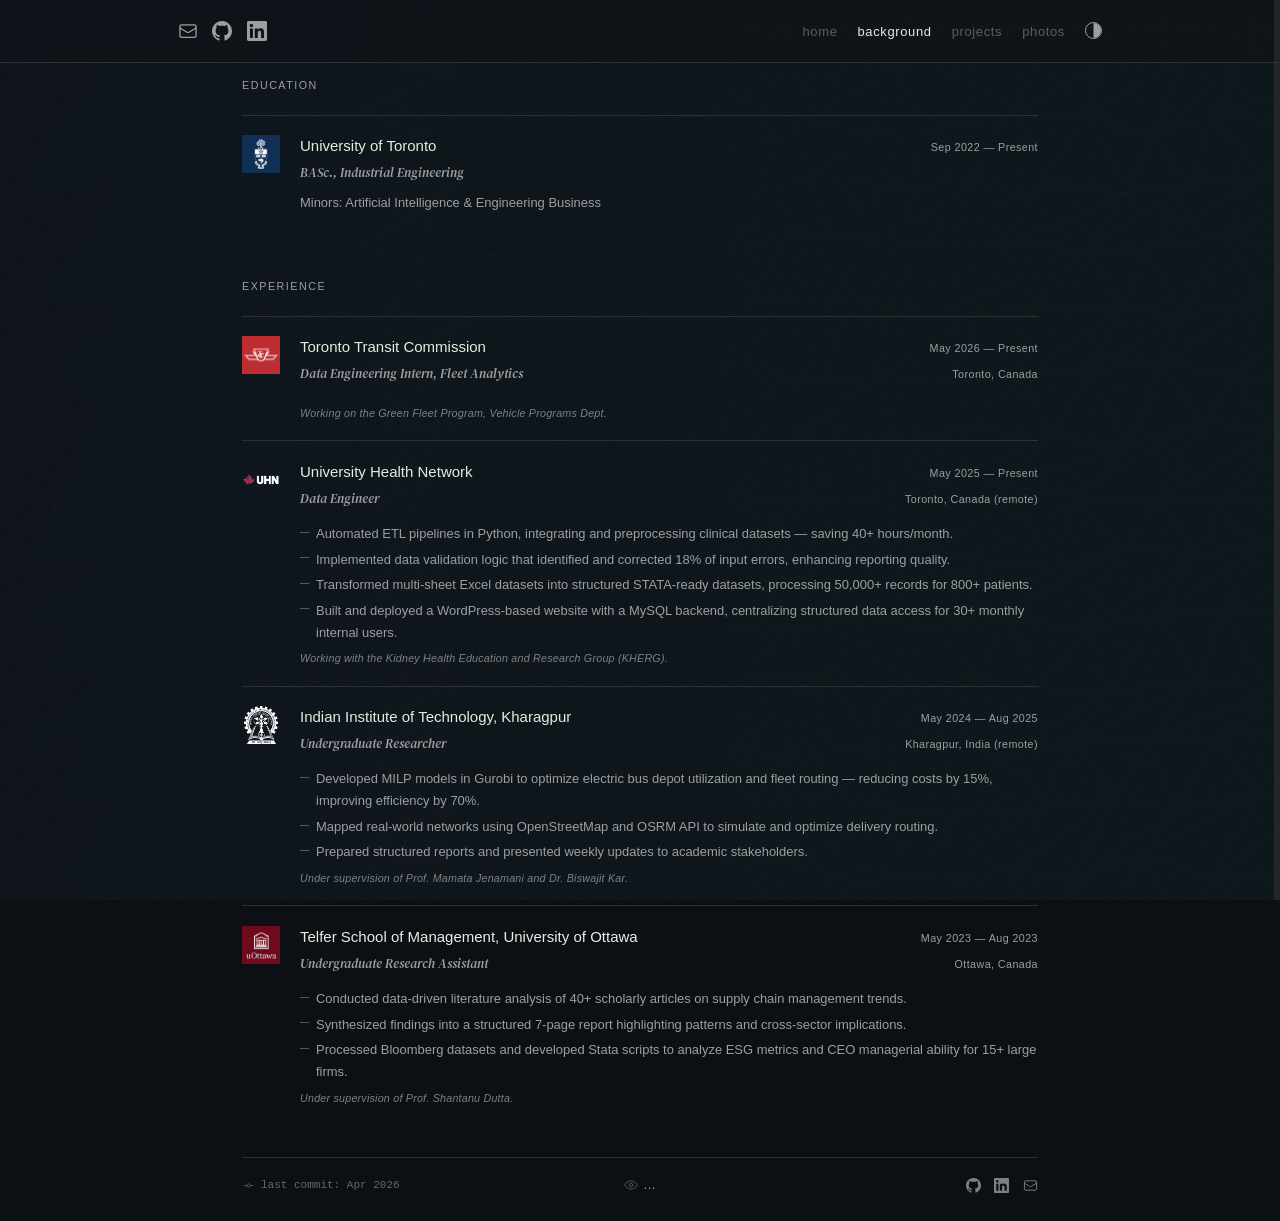
==== background/index.html @ 42d90169 "v2.2.7" ====
<!DOCTYPE html>
<html lang="en">
<head>
  <meta charset="UTF-8" />
  <meta name="viewport" content="width=device-width, initial-scale=1" />
  <title>Projects — Anitra Roy</title>
  <link rel="icon" type="image/svg+xml" href="/images/browser-light.svg" media="(prefers-color-scheme: light)">
  <link rel="icon" type="image/svg+xml" href="/images/browser-dark.svg" media="(prefers-color-scheme: dark)">
  <link rel="stylesheet" href="/styles/style.css" />
  <link rel="preconnect" href="https://fonts.googleapis.com" />
  <link rel="preconnect" href="https://fonts.gstatic.com" crossorigin />
  <link href="https://fonts.googleapis.com/css2?family=DM+Serif+Text:ital@0;1&display=swap" rel="stylesheet">
  <script>
    (function() {
      if (localStorage.getItem('theme') === 'light') document.documentElement.classList.add('light');
    })();
  </script>
</head>

<div class="cursor-dot"></div>

<body>
  <canvas id="bg-mesh" aria-hidden="true"></canvas>

  <!-- SCROLL PROGRESS -->
  <div class="scroll-progress-track">
    <div class="scroll-progress-fill" id="scroll-progress-fill"></div>
  </div>

  <!-- NAVBAR -->
  <nav class="site-nav">
    <div class="nav-inner">

      <div class="nav-socials">
        <a href="mailto:royanitra04@gmail.com" class="nav-social-link" aria-label="Email">
          <svg xmlns="http://www.w3.org/2000/svg" fill="none" viewBox="0 0 24 24" stroke-width="1.5" stroke="currentColor"><path stroke-linecap="round" stroke-linejoin="round" d="M21.75 6.75v10.5a2.25 2.25 0 01-2.25 2.25h-15a2.25 2.25 0 01-2.25-2.25V6.75m19.5 0A2.25 2.25 0 0019.5 4.5h-15a2.25 2.25 0 00-2.25 2.25m19.5 0v.243a2.25 2.25 0 01-1.07 1.916l-7.5 4.615a2.25 2.25 0 01-2.36 0L3.32 8.91a2.25 2.25 0 01-1.07-1.916V6.75" /></svg>
        </a>

        <a href="https://github.com/AnitraRoy" target="_blank" rel="noopener noreferrer" class="nav-social-link" aria-label="GitHub">
          <svg xmlns="http://www.w3.org/2000/svg" viewBox="0 0 24 24" fill="currentColor"><path d="M12 0c-6.626 0-12 5.373-12 12 0 5.302 3.438 9.8 8.207 11.387.599.111.793-.261.793-.577v-2.234c-3.338.726-4.033-1.416-4.033-1.416-.546-1.387-1.333-1.756-1.333-1.756-1.089-.745.083-.729.083-.729 1.205.084 1.839 1.237 1.839 1.237 1.07 1.834 2.807 1.304 3.492.997.107-.775.418-1.305.762-1.604-2.665-.305-5.467-1.334-5.467-5.931 0-1.311.469-2.381 1.236-3.221-.124-.303-.535-1.524.117-3.176 0 0 1.008-.322 3.301 1.23.957-.266 1.983-.399 3.003-.404 1.02.005 2.047.138 3.006.404 2.291-1.552 3.297-1.23 3.297-1.23.653 1.653.242 2.874.118 3.176.77.84 1.235 1.911 1.235 3.221 0 4.609-2.807 5.624-5.479 5.921.43.372.823 1.102.823 2.222v3.293c0 .319.192.694.801.576 4.765-1.589 8.199-6.086 8.199-11.386 0-6.627-5.373-12-12-12z"/></svg>
        </a>

        <a href="https://linkedin.com/in/AnitraRoy" target="_blank" rel="noopener noreferrer" class="nav-social-link" aria-label="LinkedIn">
          <svg xmlns="http://www.w3.org/2000/svg" viewBox="0 0 24 24" fill="currentColor"><path d="M20.447 20.452h-3.554v-5.569c0-1.328-.027-3.037-1.852-3.037-1.853 0-2.136 1.445-2.136 2.939v5.667H9.351V9h3.414v1.561h.046c.477-.9 1.637-1.85 3.37-1.85 3.601 0 4.267 2.37 4.267 5.455v6.286zM5.337 7.433c-1.144 0-2.063-.926-2.063-2.065 0-1.138.92-2.063 2.063-2.063 1.14 0 2.064.925 2.064 2.063 0 1.139-.925 2.065-2.064 2.065zm1.782 13.019H3.555V9h3.564v11.452zM22.225 0H1.771C.792 0 0 .774 0 1.729v20.542C0 23.227.792 24 1.771 24h20.451C23.2 24 24 23.227 24 22.271V1.729C24 .774 23.2 0 22.222 0h.003z"/></svg>
        </a>
      </div>

      <div class="nav-right-group">
        <ul class="nav-links">
          <li><a href="/" class="nav-link">home</a></li>
          <li><a href="/background" class="nav-link active">background</a></li>
          <li><a href="/projects" class="nav-link">projects</a></li>
          <li><a href="/photos" class="nav-link">photos</a></li>
        </ul>

        <button id="theme-toggle" class="theme-btn" aria-label="Toggle theme"></button>
        <!-- mobile nav version -->
        <button class="nav-toggle" aria-label="Open menu">
          ☰
        </button>

      </div>
    </div>
  </nav>

  <!-- PAGE CONTENT -->
  <div class="wrap">
    <main>

      <!-- EDUCATION -->
      <section id="background" class="page-enter" style="animation-delay:210ms">
        <h2 class="section-label">Education</h2>
        <div class="entry-list">
          <div class="entry-row fade-in">
            <div class="entry-logo">
              <img class="theme-aware-logo" data-dark="/images/logos/uoft-dark.png" data-light="/images/logos/uoft.png" src="/images/logos/uoft-dark.png" alt="University of Toronto" />
            </div>
            <div class="entry-body">
              <div class="entry-top">
                <span class="entry-title">University of Toronto</span>
                <span class="entry-date">Sep 2022 — Present</span>
              </div>
              <p class="entry-role">BASc., Industrial Engineering</p>
              <p class="entry-detail">Minors: Artificial Intelligence &amp; Engineering Business</p>
            </div>
          </div>
        </div>
      </section>

      <!-- EXPERIENCE -->
      <section id="experience" class="page-enter" style="animation-delay:310ms">
        <h2 class="section-label">Experience</h2>
        <div class="entry-list">

          <div class="entry-row fade-in">
            <div class="entry-logo">
              <img class="theme-aware-logo" data-dark="/images/logos/ttc-dark.png" data-light="/images/logos/ttc.png" src="/images/logos/ttc-dark.png" alt="TTC" />
            </div>
            <div class="entry-body">
              <div class="entry-top">
                <span class="entry-title">Toronto Transit Commission</span>
                <span class="entry-date">May 2026 — Present</span>
              </div>
              <div class="entry-meta">
                <span class="entry-role">Data Engineering Intern, Fleet Analytics</span>
                <span class="entry-location">Toronto, Canada</span>
              </div>
              <ul class="entry-bullets">
              </ul>
              <p class="entry-note">Working on the Green Fleet Program, Vehicle Programs Dept.</p>
            </div>
          </div>

          <div class="entry-row fade-in">
            <div class="entry-logo">
              <img class="theme-aware-logo" data-dark="/images/logos/uhn-dark.png" data-light="/images/logos/uhn.png" src="/images/logos/uhn-dark.png" alt="UHN" />
            </div>
            <div class="entry-body">
              <div class="entry-top">
                <span class="entry-title">University Health Network</span>
                <span class="entry-date">May 2025 — Present</span>
              </div>
              <div class="entry-meta">
                <span class="entry-role">Data Engineer</span>
                <span class="entry-location">Toronto, Canada (remote)</span>
              </div>
              <ul class="entry-bullets">
                <li>Automated ETL pipelines in Python, integrating and preprocessing clinical datasets — saving 40+ hours/month.</li>
                <li>Implemented data validation logic that identified and corrected 18% of input errors, enhancing reporting quality.</li>
                <li>Transformed multi-sheet Excel datasets into structured STATA-ready datasets, processing 50,000+ records for 800+ patients.</li>
                <li>Built and deployed a WordPress-based website with a MySQL backend, centralizing structured data access for 30+ monthly internal users.</li>
              </ul>
              <p class="entry-note">Working with the Kidney Health Education and Research Group (KHERG).</p>
            </div>
          </div>

          <div class="entry-row fade-in">
            <div class="entry-logo">
              <img class="theme-aware-logo" data-dark="/images/logos/iit-dark.png" data-light="/images/logos/iit.png" src="/images/logos/iit-dark.png" alt="IIT Kharagpur" />
            </div>
            <div class="entry-body">
              <div class="entry-top">
                <span class="entry-title">Indian Institute of Technology, Kharagpur</span>
                <span class="entry-date">May 2024 — Aug 2025</span>
              </div>
              <div class="entry-meta">
                <span class="entry-role">Undergraduate Researcher</span>
                <span class="entry-location">Kharagpur, India (remote)</span>
              </div>
              <ul class="entry-bullets">
                <li>Developed MILP models in Gurobi to optimize electric bus depot utilization and fleet routing — reducing costs by 15%, improving efficiency by 70%.</li>
                <li>Mapped real-world networks using OpenStreetMap and OSRM API to simulate and optimize delivery routing.</li>
                <li>Prepared structured reports and presented weekly updates to academic stakeholders.</li>
              </ul>
              <p class="entry-note">Under supervision of Prof. Mamata Jenamani and Dr. Biswajit Kar.</p>
            </div>
          </div>

          <div class="entry-row fade-in">
            <div class="entry-logo">
              <img class="theme-aware-logo" data-dark="/images/logos/uo-dark.png" data-light="/images/logos/uo.png" src="/images/logos/uo-dark.png" alt="University of Ottawa" />
            </div>
            <div class="entry-body">
              <div class="entry-top">
                <span class="entry-title">Telfer School of Management, University of Ottawa</span>
                <span class="entry-date">May 2023 — Aug 2023</span>
              </div>
              <div class="entry-meta">
                <span class="entry-role">Undergraduate Research Assistant</span>
                <span class="entry-location">Ottawa, Canada</span>
              </div>
              <ul class="entry-bullets">
                <li>Conducted data-driven literature analysis of 40+ scholarly articles on supply chain management trends.</li>
                <li>Synthesized findings into a structured 7-page report highlighting patterns and cross-sector implications.</li>
                <li>Processed Bloomberg datasets and developed Stata scripts to analyze ESG metrics and CEO managerial ability for 15+ large firms.</li>
              </ul>
              <p class="entry-note">Under supervision of Prof. Shantanu Dutta.</p>
            </div>
          </div>

        </div>
      </section>

    </main>

  <!-- FOOTER -->
    <footer class="site-footer">
      <span class="footer-commit" id="footer-commit" title="Last updated">
        <svg class="commit-icon" viewBox="0 0 24 24" fill="none" stroke="currentColor" stroke-width="1.5"><circle cx="12" cy="12" r="3"/><line x1="3" y1="12" x2="9" y2="12"/><line x1="15" y1="12" x2="21" y2="12"/></svg>
        <span id="commit-label">loading...</span>
      </span>

      <!-- view counter (via GoatCounter) -->
      <div class="view-counter">
        <svg class="eye-icon" viewBox="0 0 24 24" fill="none" stroke="currentColor">
          <path d="M1 12C1 12 5 5 12 5C19 5 23 12 23 12C23 12 19 19 12 19C5 19 1 12 1 12Z"/>
          <circle cx="12" cy="12" r="3"/>
        </svg>
        <span id="gc-count">…</span>
      </div>

      <div class="footer-socials">
        <a href="https://github.com/AnitraRoy" target="_blank" rel="noopener noreferrer" class="footer-social-link" aria-label="GitHub">
          <svg xmlns="http://www.w3.org/2000/svg" viewBox="0 0 24 24" fill="currentColor"><path d="M12 0c-6.626 0-12 5.373-12 12 0 5.302 3.438 9.8 8.207 11.387.599.111.793-.261.793-.577v-2.234c-3.338.726-4.033-1.416-4.033-1.416-.546-1.387-1.333-1.756-1.333-1.756-1.089-.745.083-.729.083-.729 1.205.084 1.839 1.237 1.839 1.237 1.07 1.834 2.807 1.304 3.492.997.107-.775.418-1.305.762-1.604-2.665-.305-5.467-1.334-5.467-5.931 0-1.311.469-2.381 1.236-3.221-.124-.303-.535-1.524.117-3.176 0 0 1.008-.322 3.301 1.23.957-.266 1.983-.399 3.003-.404 1.02.005 2.047.138 3.006.404 2.291-1.552 3.297-1.23 3.297-1.23.653 1.653.242 2.874.118 3.176.77.84 1.235 1.911 1.235 3.221 0 4.609-2.807 5.624-5.479 5.921.43.372.823 1.102.823 2.222v3.293c0 .319.192.694.801.576 4.765-1.589 8.199-6.086 8.199-11.386 0-6.627-5.373-12-12-12z"/></svg>
        </a>
        <a href="https://linkedin.com/in/AnitraRoy" target="_blank" rel="noopener noreferrer" class="footer-social-link" aria-label="LinkedIn">
          <svg xmlns="http://www.w3.org/2000/svg" viewBox="0 0 24 24" fill="currentColor"><path d="M20.447 20.452h-3.554v-5.569c0-1.328-.027-3.037-1.852-3.037-1.853 0-2.136 1.445-2.136 2.939v5.667H9.351V9h3.414v1.561h.046c.477-.9 1.637-1.85 3.37-1.85 3.601 0 4.267 2.37 4.267 5.455v6.286zM5.337 7.433c-1.144 0-2.063-.926-2.063-2.065 0-1.138.92-2.063 2.063-2.063 1.14 0 2.064.925 2.064 2.063 0 1.139-.925 2.065-2.064 2.065zm1.782 13.019H3.555V9h3.564v11.452zM22.225 0H1.771C.792 0 0 .774 0 1.729v20.542C0 23.227.792 24 1.771 24h20.451C23.2 24 24 23.227 24 22.271V1.729C24 .774 23.2 0 22.222 0h.003z"/></svg>
        </a>
        <a href="mailto:royanitra04@gmail.com" class="footer-social-link" aria-label="Email">
          <svg xmlns="http://www.w3.org/2000/svg" fill="none" viewBox="0 0 24 24" stroke-width="1.5" stroke="currentColor"><path stroke-linecap="round" stroke-linejoin="round" d="M21.75 6.75v10.5a2.25 2.25 0 01-2.25 2.25h-15a2.25 2.25 0 01-2.25-2.25V6.75m19.5 0A2.25 2.25 0 0019.5 4.5h-15a2.25 2.25 0 00-2.25 2.25m19.5 0v.243a2.25 2.25 0 01-1.07 1.916l-7.5 4.615a2.25 2.25 0 01-2.36 0L3.32 8.91a2.25 2.25 0 01-1.07-1.916V6.75" /></svg>
        </a>
      </div>
    </footer>
  </div>

  <script src="/scripts/main.js"></script>

  <!-- GoatCounter -->
  <script data-goatcounter="https://anitraroy.goatcounter.com/count"
        async src="https://gc.zgo.at/count.js"></script>

  <script>
    var r = new XMLHttpRequest();
    r.addEventListener('load', function() {
      document.querySelector('#gc-count').innerText = JSON.parse(this.responseText).count;
    });
    r.open('GET', 'https://anitraroy.goatcounter.com/counter/TOTAL.json');
    r.send();
  </script>

</body>
</html>
---- styles/style.css ----
/* -- Color tokens -- */
:root {
  --light-bg: oklch(94% 0.020 135);
  --dark-bg:  oklch(17% 0.010 250);

  --bg: var(--light-bg);
  --fg: var(--dark-bg);
  --muted:   oklch(50%   0.001 80);
  --subtle:  oklch(60%   0.001 80);
  --border:  oklch(80%   0.003 80);
  --dot:     oklch(83%   0.003 80);

  --font-display: 'DM Serif Text', serif;
  --font-text: 'DM Sans', sans-serif;

  --text-2xs: clamp(0.625rem,  0.61rem  + 0.075vw, 0.6875rem);
  --text-xs:  clamp(0.75rem,   0.73rem  + 0.1vw,   0.8125rem);
  --text-sm:  clamp(0.875rem,  0.85rem  + 0.125vw, 0.9375rem);
  --text-base:clamp(1rem,      0.975rem + 0.125vw, 1.0625rem);
  --text-lg:  clamp(1.375rem,  1.15rem  + 1.125vw, 1.875rem);
  --text-2xl: clamp(2.25rem,   1.9rem   + 1.75vw,  3.5rem);

  --max-w: 860px;
  --pad-x: clamp(1.25rem, 5vw, 2rem);

  --pill-bg-alpha: 0.05;
  --pill-border-alpha: 0.15;
}

/* Dark mode (default) */
html:not(.light) {
  --bg: var(--dark-bg);
  --fg: var(--light-bg);
  --muted:   oklch(70%   0.003 255);
  --subtle:  oklch(60%   0.003 255);
  --border:  oklch(30%   0.003 260);
  --dot:     oklch(33%   0.003 260);
}

/* -- Reset -- */
*, *::before, *::after { box-sizing: border-box; margin: 0; padding: 0; }

html {
  -webkit-font-smoothing: antialiased;
  -moz-osx-font-smoothing: grayscale;
  text-rendering: optimizeLegibility;
  scrollbar-gutter: stable;
  overflow-x: hidden;
  scroll-behavior: smooth;
  scroll-padding-top: 90px;
  scrollbar-width: none;
  cursor: none;
}

html.light {
  -webkit-font-smoothing: subpixel-antialiased;
  -moz-osx-font-smoothing: auto;
  --pill-bg-alpha: 0.1;
  --pill-border-alpha: 0.25;
}

body {
  background-color: var(--bg);
  color: var(--fg);
  font-family: var(--font-text);
  font-weight: 300;
  font-size: var(--text-base);
  line-height: 1.75;
  min-height: 100dvh;
  transition: background-color 350ms ease, color 350ms ease;
  overflow-x: hidden;
  cursor: none;
}

/* Subtle noise overlay */
body::after {
  content: '';
  position: fixed;
  inset: 0;
  pointer-events: none;
  z-index: 9999;
  opacity: 0.022;
  background-image: url("data:image/svg+xml,%3Csvg xmlns='http://www.w3.org/2000/svg' width='256' height='256'%3E%3Cfilter id='n'%3E%3CfeTurbulence type='fractalNoise' baseFrequency='0.65' numOctaves='4' stitchTiles='stitch'/%3E%3CfeColorMatrix type='saturate' values='0'/%3E%3C/filter%3E%3Crect width='256' height='256' filter='url(%23n)'/%3E%3C/svg%3E");
  background-size: 256px 256px;
}

html:not(.light) body::after { opacity: 0.045; }
::selection { background-color: var(--border); }
a { color: inherit; text-decoration: none; }
img, video { max-width: 100%; display: block; }

@media (hover: hover) and (pointer: fine) {
  html,
  body,
  a,
  button,
  [role="button"],
  .nav-link,
  .site-nav * {
    cursor: none !important;
  }

  .cursor-dot,
  .cursor-ring {
    display: block;
  }
}

html::-webkit-scrollbar {
  display: none;
}

/* -- Mesh canvas -- */
#bg-mesh {
  position: fixed;
  inset: 0;
  width: 100%;
  height: 100%;
  pointer-events: none;
  z-index: 0;
  opacity: 0.85;
}

/* -- NAVBAR -- */
.site-nav {
  position: fixed;
  top: 0; left: 0; right: 0;
  z-index: 100;
  background-color: color-mix(in oklch, var(--bg) 60%, transparent);
  backdrop-filter: blur(14px);
  -webkit-backdrop-filter: blur(14px);
  border-bottom: 1px solid var(--border);
  padding: 1rem var(--pad-x);
  transition: background-color 350ms ease, border-color 350ms ease;
}

.nav-inner {
  max-width: calc(var(--max-w) + var(--pad-x) * 2);
  margin-inline: auto;
  display: flex;
  align-items: center;
  justify-content: space-between;
  gap: 1rem;
}

.nav-socials {
  display: flex;
  align-items: center;
  gap: 0.9rem;
}

.nav-social-link {
  display: flex;
  align-items: center;
  color: var(--muted);
  transition: color 200ms;
}
.nav-social-link:hover { color: var(--fg); }
.nav-social-link svg { width: 20px; height: 20px; }

.nav-right-group {
  display: flex;
  align-items: center;
  gap: 1.25rem;
}

.nav-links {
  list-style: none;
  display: flex;
  align-items: center;
  gap: 1.25rem;
}

.nav-link {
  font-size: var(--text-xs);
  color: var(--fg);
  letter-spacing: 0.05em;
  text-transform: lowercase;
  transition: opacity 200ms;
  opacity: 0.35;
}
.nav-link:hover { opacity: 0.7; }
.nav-link.active { opacity: 1; }

/* -- Theme toggle -- */
.theme-btn {
  width: 17px; height: 17px;
  border: 1.5px solid var(--muted);
  border-radius: 50%;
  background: transparent;
  cursor: none;
  position: relative;
  overflow: hidden;
  transition: border-color 250ms;
  flex-shrink: 0;
  padding: 0;
  display: block;
}
.theme-btn:hover { border-color: var(--fg); }
.theme-btn::after {
  content: '';
  position: absolute;
  top: 0; left: 0;
  width: 50%; height: 100%;
  background: var(--muted);
  transition: transform 400ms cubic-bezier(0.16, 1, 0.3, 1), background-color 250ms;
}
.theme-btn:hover::after { background: var(--fg); }
html:not(.light) .theme-btn::after { transform: translateX(100%); }

/* -- Cursor-- */
.cursor-dot {
  width: 6px;
  height: 6px;
  background: var(--fg);
  border-radius: 50%;
  position: fixed;
  top: 0;
  left: 0;
  pointer-events: none;
  z-index: 99999;
  transform: translate(-50%, -50%);
  visibility: hidden;
}

.cursor-ring {
  width: 32px;
  height: 32px;
  border: 1px solid var(--fg);
  border-radius: 50%;
  position: fixed;
  top: 0;
  left: 0;
  pointer-events: none;
  z-index: 99998;
  opacity: 0.4;
  transform: translate(-50%, -50%);
  transition: width 150ms ease, height 150ms ease, opacity 150ms ease;
  visibility: hidden;
}

/* -- Main layout -- */
.wrap {
  max-width: var(--max-w);
  margin-inline: auto;
  padding-inline: var(--pad-x);
  padding-top: 76px;
  min-height: 100dvh;
  display: flex;
  flex-direction: column;
  position: relative;
  z-index: 1;
}

main {
  flex: 1;
  display: flex;
  flex-direction: column;
  gap: clamp(2.5rem, 5dvh, 4.5rem);
  padding-bottom: 2rem;
}

/* -- Page entrance animation -- */
.page-enter {
  opacity: 0;
  animation: enter-fade 700ms ease-out both;
}

@keyframes enter-fade {
  from { opacity: 0; translate: 0 10px; }
  to   { opacity: 1; translate: 0 0; }
}

/* -- Section label -- */
.section-label {
  display: block;
  font-family: var(--font-text);
  font-size: var(--text-2xs);
  font-weight: 400;
  letter-spacing: 0.14em;
  text-transform: uppercase;
  color: var(--muted);
  margin-bottom: 1.25rem;
}

/* -- HERO -- */
.hero-section { padding-top: clamp(1.5rem, 3dvh, 3rem); }

.hero-layout {
  display: flex;
  align-items: flex-end;
  justify-content: space-between;
  gap: 2rem;
}

.hero-text {
  flex: 1;
  min-width: 0;
  display: flex;
  flex-direction: column;
}

.display-name {
  font-family: var(--font-display);
  font-weight: 300;
  font-size: var(--text-2xl);
  line-height: 1.05;
  letter-spacing: -0.02em;
  margin-bottom: 0.5rem;
  width: fit-content;
}

.tagline {
  font-size: var(--text-sm);
  color: var(--muted);
  line-height: 1.6;
  margin-bottom: 0.65rem;
}

.tagline-title {
  font-family: var(--font-display);
  font-size: 1.05rem;
  font-weight: 300;
  letter-spacing: 0.02em;
  color: var(--fg);
}

.bio {
  font-size: var(--text-sm);
  color: var(--muted);
  line-height: 1.75;
  max-width: 44ch;
}

.hero-photo {
  width: clamp(150px, 22vw, 220px);
  flex-shrink: 0;
  border-radius: 2px;
  overflow: hidden;
  align-self: stretch;
}

.hero-photo img {
  width: 100%;
  height: 100%;
  object-fit: cover;
  object-position: top center;
  display: block;
  filter: grayscale(0.15);
  transition: transform 500ms cubic-bezier(0.16, 1, 0.3, 1), filter 500ms cubic-bezier(0.16, 1, 0.3, 1);
}

.hero-photo:hover img {
  transform: scale(1.04);
  filter: grayscale(0);
}

/* -- INTRO --*/
/* Typing cursor blink */
.cursor-blink {
  display: inline-block;
  font-weight: 300;
  opacity: 1;
  animation: blink 0.75s step-end infinite;
  margin-left: 1px;
}

@keyframes blink {
  0%, 100% { opacity: 1; }
  50% { opacity: 0; }
}

/* Scroll progress indicator */
.scroll-progress-track {
  position: fixed;
  right: 0;
  top: 0;
  width: 6px;
  height: 100vh;
  background: var(--border);
  z-index: 9998;
  opacity: 0.6;
}

.scroll-progress-fill {
  width: 100%;
  height: 0%;
  background: var(--fg);
  opacity: 0.5;
  border-radius: 0 0 2px 2px;
  transition: height 0.05s linear;
}


.carousel {
  position: relative;
  width: clamp(150px, 18vw, 210px);
  height: clamp(150px, 18vw, 210px);
  border-radius: 50%;
  overflow: hidden;
  border: 1px solid var(--border);
  align-self: flex-end;
}

.carousel-image {
  position: absolute;
  inset: 0;
  width: 100%;
  height: 100%;
  object-fit: cover;
  opacity: 0;
  transition: opacity 0.6s ease-in-out;
}

.carousel-image.active { opacity: 1; }

.hero-carousel {
  position: relative;
  display: inline-flex;
  align-self: flex-end;
}

.hero-carousel::after {
  content: '';
  position: absolute;
  inset: -10px;
  border-radius: 50%;
  border: 2px solid var(--border);
  animation: ripple-ring 3.8s cubic-bezier(0.22, 1, 0.36, 1) infinite;
  pointer-events: none;
}

.hero-carousel::before {
  content: '';
  position: absolute;
  inset: -10px;
  border-radius: 50%;
  border: 2px solid var(--border);
  animation: ripple-ring 3.8s cubic-bezier(0.22, 1, 0.36, 1) infinite 1.6s;
  pointer-events: none;
  opacity: 0.5;
  border-width: 1px;
}

.hero-carousel::after,
.hero-carousel::before {
  filter: blur(0.3px);
}

@keyframes ripple-ring {
  0% {
    transform: scale(0.95);
    opacity: 0.6;
  }
  70% {
    opacity: 0.25;
  }
  100% {
    transform: scale(1.18);
    opacity: 0;
  }
}


/* -- ABOUT -- */
.about-layout {
  display: flex;
  align-items: flex-start;
  gap: 2.5rem;
  flex-wrap: wrap;
}

.about-text-only {
  max-width: 58ch;
  display: flex;
  flex-direction: column;
  gap: 1.25rem;
}

.about-text-only p:not(.skill-label):not(.skills-line) {
  font-size: var(--text-sm);
  color: var(--muted);
  line-height: 1.8;
}

#about .about-layout,
#about .section-label {
  position: static;
  z-index: auto;
}

#about .about-text-only {
  border-top: 1px solid var(--border);
  padding-top: 1.25rem;
  padding-bottom: 0.25rem;
  max-width: none;
}

.skills-line {
  display: block;
  margin-bottom: 0;
  font-size: var(--text-xs);
  color: var(--muted);
}

.skill-label {
  font-family: var(--font-text);
  font-size: var(--text-2xs);
  font-weight: 400;
  letter-spacing: 0.14em;
  text-transform: uppercase;
  color: var(--muted);
  margin-bottom: 0.75rem;
  display: block;
}

/* Skills pill grid */
.skills-block {
  display: flex;
  flex-direction: column;
}

.skill-pills {
  display: flex;
  flex-wrap: wrap;
  gap: 0.4rem;
  margin-bottom: 1rem;
}

.skill-pill {
  display: inline-flex;
  align-items: center;
  padding: 0.2rem 0.7rem;
  border-radius: 8px;
  font-size: var(--text-2xs);
  font-weight: 400;
  letter-spacing: 0.06em;
  text-transform: uppercase;
  color: var(--muted);
  background: rgba(var(--pill-color), var(--pill-bg-alpha));
  border: 1px solid rgba(var(--pill-color), var(--pill-border-alpha));
  transition: color 200ms, border-color 200ms;
}

.skill-pill:hover {
  color: var(--fg);
  border: 1px solid rgba(var(--pill-color), 0.3);
}

/* -- ENTRY LIST -- */
.entry-list {
  display: flex;
  flex-direction: column;
}

.entry-row {
  display: flex;
  align-items: flex-start;
  gap: 1.25rem;
  padding: 1.1rem 0;
  border-top: 1px solid var(--border);
  transition:
    opacity 250ms cubic-bezier(0.16, 1, 0.3, 1),
    transform 400ms cubic-bezier(0.16, 1, 0.3, 1);
}

.entry-list:hover .entry-row { opacity: 0.5; }
.entry-list:hover .entry-row:hover { opacity: 1; transform: translateX(4px); }

.entry-meta {
  display: flex;
  justify-content: space-between;
  align-items: baseline;
  gap: 1rem;
  margin-top: 0.15rem;
}

.entry-bottom {
  display: flex;
  justify-content: space-between;
  align-items: baseline;
  gap: 1rem;
  margin-bottom: 0.45rem;
}

.entry-role {
  font-size: var(--text-xs);
  color: var(--muted);
  font-style: italic;
  font-family: var(--font-display);
  font-weight: 300;
  margin: 0;
} 

.entry-location {
  font-size: var(--text-2xs);
  color: var(--muted);
  white-space: nowrap;
  letter-spacing: 0.04em;
}

/* Logo cell */
.entry-logo {
  width: 38px;
  height: 38px;
  flex-shrink: 0;
  display: flex;
  align-items: center;
  justify-content: center;
  margin-top: 2px;
}

.entry-logo img {
  width: 100%;
  height: 100%;
  object-fit: contain;
  filter: saturate(0.7);
  transition: filter 300ms;
}
.entry-row:hover .entry-logo img { filter: saturate(1); }

/* Project image cell */
.entry-logo--img {
  width: 52px;
  height: 52px;
  border-radius: 4px;
  overflow: hidden;
  border: 1px solid var(--border);
  margin-top: 2px;
}

.entry-logo--img img {
  width: 100%;
  height: 100%;
  object-fit: cover;
}

.entry-body { flex: 1; min-width: 0; }

.entry-top {
  display: flex;
  align-items: baseline;
  justify-content: space-between;
  gap: 1rem;
  margin-bottom: 0.15rem;
  flex-wrap: wrap;
}

.entry-title {
  font-size: var(--text-sm);
  font-weight: 400;
  color: var(--fg);
}

.entry-title-link {
  display: inline-flex;
  align-items: center;
  gap: 0.3rem;
}
.entry-title-link:hover .entry-title { color: var(--muted); }

.ext-icon {
  width: 11px;
  height: 11px;
  flex-shrink: 0;
  color: var(--subtle);
  margin-top: 1px;
}

.entry-date {
  font-size: var(--text-2xs);
  color: var(--muted);
  white-space: nowrap;
  flex-shrink: 0;
  letter-spacing: 0.04em;
}

.entry-role {
  font-size: var(--text-xs);
  color: var(--muted);
  margin-bottom: 0.45rem;
  font-style: italic;
  font-family: var(--font-display);
  font-weight: 300;
}

.entry-detail {
  font-size: var(--text-xs);
  color: var(--muted);
  margin-top: 0.2rem;
}

.entry-bullets {
  list-style: none;
  padding: 0;
  margin: 0.35rem 0 0.35rem;
  display: flex;
  flex-direction: column;
  gap: 0.22rem;
}

.entry-bullets li {
  font-size: var(--text-xs);
  color: var(--muted);
  line-height: 1.7;
  padding-left: 1rem;
  position: relative;
}

.entry-bullets li::before {
  content: '—';
  position: absolute;
  left: 0;
  color: var(--subtle);
  font-size: 0.72em;
  top: 0.18em;
}

.entry-note {
  font-size: var(--text-2xs);
  color: var(--subtle);
  margin-top: 0.3rem;
  font-style: italic;
  letter-spacing: 0.02em;
}

.project-filters {
  display: flex;
  flex-wrap: wrap;
  gap: 0.5rem;
  margin-bottom: 1.5rem;
  margin-top: 0.75rem;
}

.filter-btn {
  font-size: var(--text-2xs);
  font-weight: 400;
  letter-spacing: 0.06em;
  text-transform: uppercase;
  font-family: var(--font-text);
  background: transparent;
  color: var(--muted);
  border: 1px solid var(--border);
  border-radius: 8px;
  padding: 0.4rem 0.7rem;
  cursor: none;
  transition: color 200ms, border-color 200ms, background 200ms;
}

.filter-btn:hover {
  color: var(--fg);
  border-color: var(--muted);
}

.filter-btn[style] {
  background: rgba(var(--pill-color), var(--pill-bg-alpha));
  color: var(--muted);
  border: 1px solid rgba(var(--pill-color), var(--pill-border-alpha));
}

.filter-btn[style]:hover {
  background: rgba(var(--pill-color), calc(var(--pill-bg-alpha) + 0.04));
  border-color: rgba(var(--pill-color), calc(var(--pill-border-alpha) + 0.15));
  color: var(--fg);
}

.filter-btn.active[style] {
  background: rgba(var(--pill-color), calc(var(--pill-bg-alpha) + 0.1));
  border-color: rgba(var(--pill-color), calc(var(--pill-border-alpha) + 0.25));
  color: var(--fg);
}

.skill-pill.pill-active {
  color: var(--fg);
  border-color: rgba(var(--pill-color), calc(var(--pill-border-alpha) + 0.25));
  background: rgba(var(--pill-color), calc(var(--pill-bg-alpha) + 0.1));
  transform: translateY(-1px);
}

.filter-btn.active:not([style]) {
  color: var(--fg);
  border-color: var(--fg);
}

.entry-row.hidden {
  display: none;
}

/* Scroll-triggered fade-in */
.fade-in {
  opacity: 0;
  transform: translateY(12px);
  transition: opacity 0.7s ease, transform 0.7s ease;
}
.fade-in.visible {
  opacity: 1;
  transform: translateY(0);
}

/* -- FOOTER -- */
.site-footer {
  border-top: 1px solid var(--border);
  padding-block: 1rem 1.5rem;
  display: grid;
  grid-template-columns: 1fr auto 1fr;
  align-items: center;
  margin-top: auto;
}

/* Left */
.footer-copy {
  justify-self: start;
  font-size: var(--text-2xs);
  color: var(--subtle);
  letter-spacing: 0.06em;
}

/* Center (view counter) */
.view-counter {
  justify-self: center;
  display: flex;
  align-items: center;
  gap: 0.3rem;
  font-size: var(--text-xs);
  color: var(--muted);
}

/* Eye icon */
.eye-icon {
  width: 14px;
  height: 14px;
  stroke-width: 1.2;
  opacity: 0.7;
}

/* Right */
.footer-socials {
  justify-self: end;
  display: flex;
  align-items: center;
  gap: 0.85rem;
}

.footer-social-link {
  display: flex;
  color: var(--subtle);
  transition: color 200ms;
}

.footer-social-link:hover {
  color: var(--fg);
}

.footer-social-link svg {
  width: 15px;
  height: 15px;
}


/* -- Photos Page --*/
.photos-grid {
  column-count: 3;
  column-gap: 1rem;
  padding-top: 0.5rem;

  line-height: 0;
}

.photos-grid img {
  width: 100%;
  margin-bottom: 1rem;
  border-radius: 0;
  border: 1px solid var(--border);
  display: block;

  break-inside: avoid;
  -webkit-column-break-inside: avoid;

  transition: transform 250ms ease, filter 250ms ease;
}

.photos-grid img:hover {
  transform: scale(1.02);
  filter: brightness(1.05);
}

/* -- Mobile -- */
@media (max-width: 600px) {
  .hero-photo {
    width: clamp(120px, 30vw, 160px);
  }

  .about-layout {
    flex-direction: column;
    gap: 1.25rem;
  }

  .entry-top {
    flex-direction: column;
    gap: 0.1rem;
  }
}

.nav-toggle {
  display: none;
  font-size: 1.5rem;
  background: none;
  border: none;
  color: var(--fg);
  cursor: none;
}

/* -- FOOTER -- */
.footer-commit {
  display: flex;
  align-items: center;
  gap: 6px;
  font-family: monospace;
  font-size: 11px;
  opacity: 0.4;
  transition: opacity 0.2s;
  cursor: none;
  max-width: 340px;
  overflow: hidden;
}

.footer-commit:hover {
  opacity: 0.75;
}

.commit-icon {
  width: 13px;
  height: 13px;
  flex-shrink: 0;
}

.commit-sha {
  color: var(--fg);
  opacity: 0.6;
  letter-spacing: 0.04em;
  flex-shrink: 0;
}

.commit-sha::before {
  content: 'HEAD~';
  opacity: 0.4;
}

.commit-msg {
  color: var(--fg);
  white-space: nowrap;
  overflow: hidden;
  text-overflow: ellipsis;
  flex: 1;
}

.commit-msg::before {
  content: 'Â·';
  margin-right: 5px;
  opacity: 0.4;
}

.commit-ago {
  flex-shrink: 0;
  opacity: 0.5;
}

.commit-ago::before {
  content: 'Â·';
  margin-right: 5px;
  opacity: 0.4;
}

@media (max-width: 700px) {
  .nav-toggle {
    display: block;
  }

  .nav-links {
    position: absolute;
    top: 100%;
    right: 0;
    left: 0;
    background: color-mix(in oklch, var(--bg) 85%, transparent);
    backdrop-filter: blur(12px);
    -webkit-backdrop-filter: blur(12px);
    flex-direction: column;
    gap: 1.2rem;
    padding: 1.5rem;
    border-bottom: 1px solid var(--border);

    display: none;
  }

  .nav-links.open {
    display: flex;
  }

  .nav-inner {
    position: relative;
  }
}

@media (max-width: 900px) {
  .photos-grid {
    column-count: 2;
  }
}

@media (max-width: 600px) {
  .photos-grid {
    column-count: 1;
  }
}

@media (max-width: 700px) {
  .commit-sha { display: none; }
}

@media (hover: none) and (pointer: coarse) {
  .cursor-dot,
  .cursor-ring {
    display: none !important;
  }

  html,
  body,
  a,
  button {
    cursor: auto !important;
  }
}
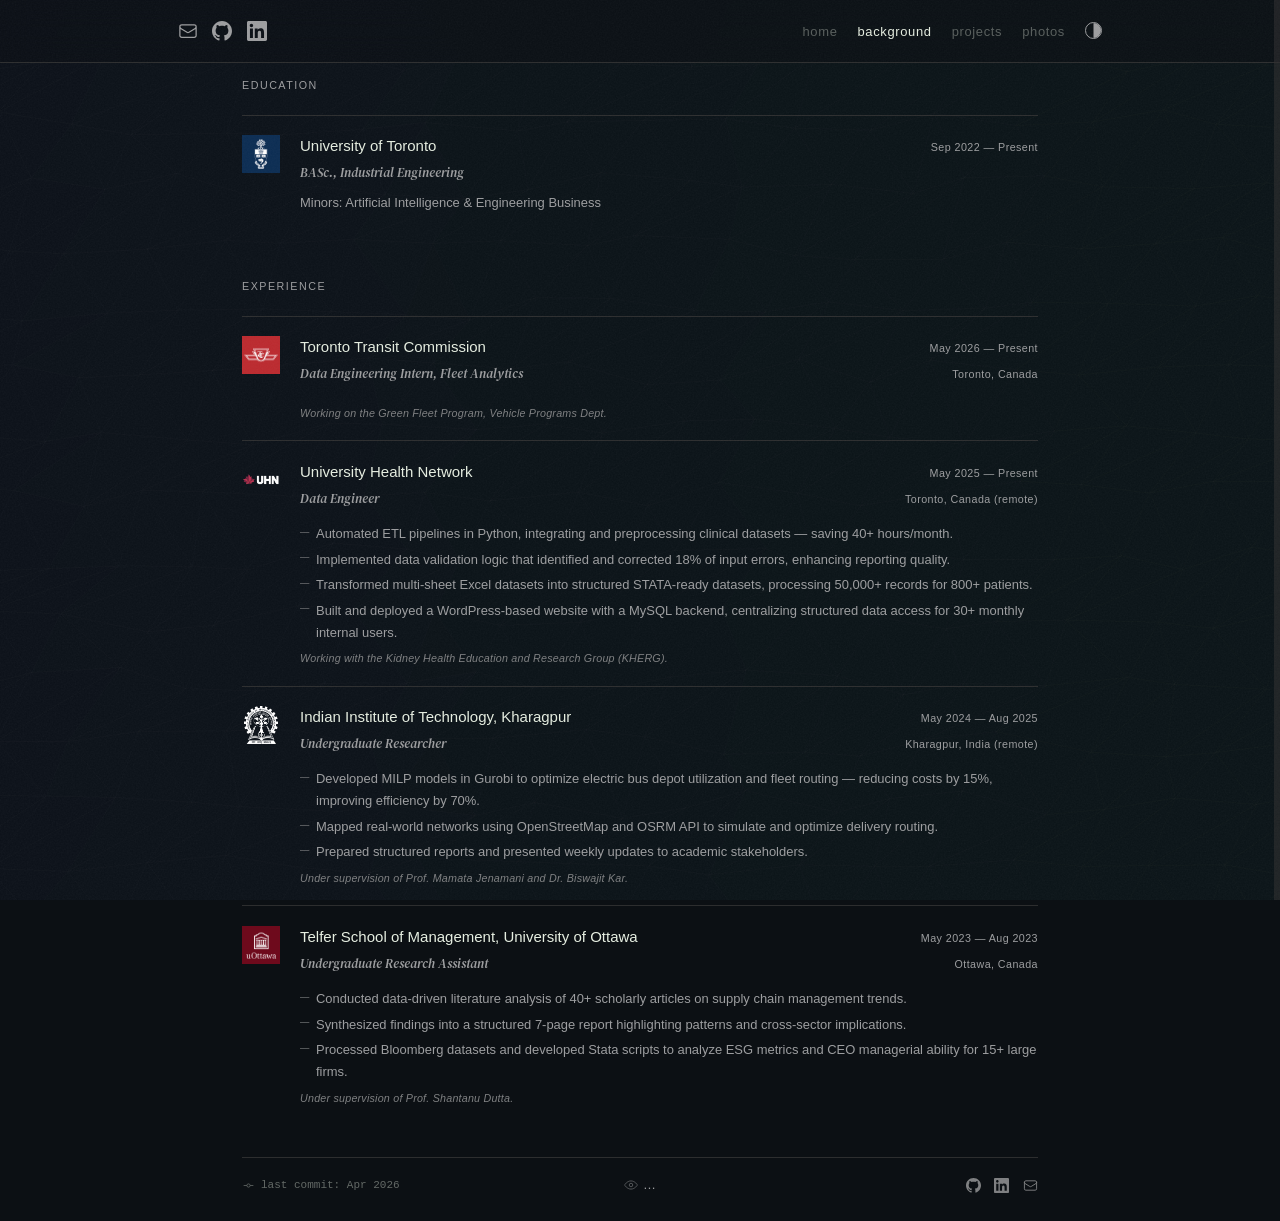
==== commit 2a573c08: "v2.2.8" ====
--- a/background/index.html
+++ b/background/index.html
@@ -185,7 +185,7 @@
 
   <!-- FOOTER -->
     <footer class="site-footer">
-      <span class="footer-commit" id="footer-commit" title="Last updated">
+      <span class="footer-commit" id="footer-commit">
         <svg class="commit-icon" viewBox="0 0 24 24" fill="none" stroke="currentColor" stroke-width="1.5"><circle cx="12" cy="12" r="3"/><line x1="3" y1="12" x2="9" y2="12"/><line x1="15" y1="12" x2="21" y2="12"/></svg>
         <span id="commit-label">loading...</span>
       </span>
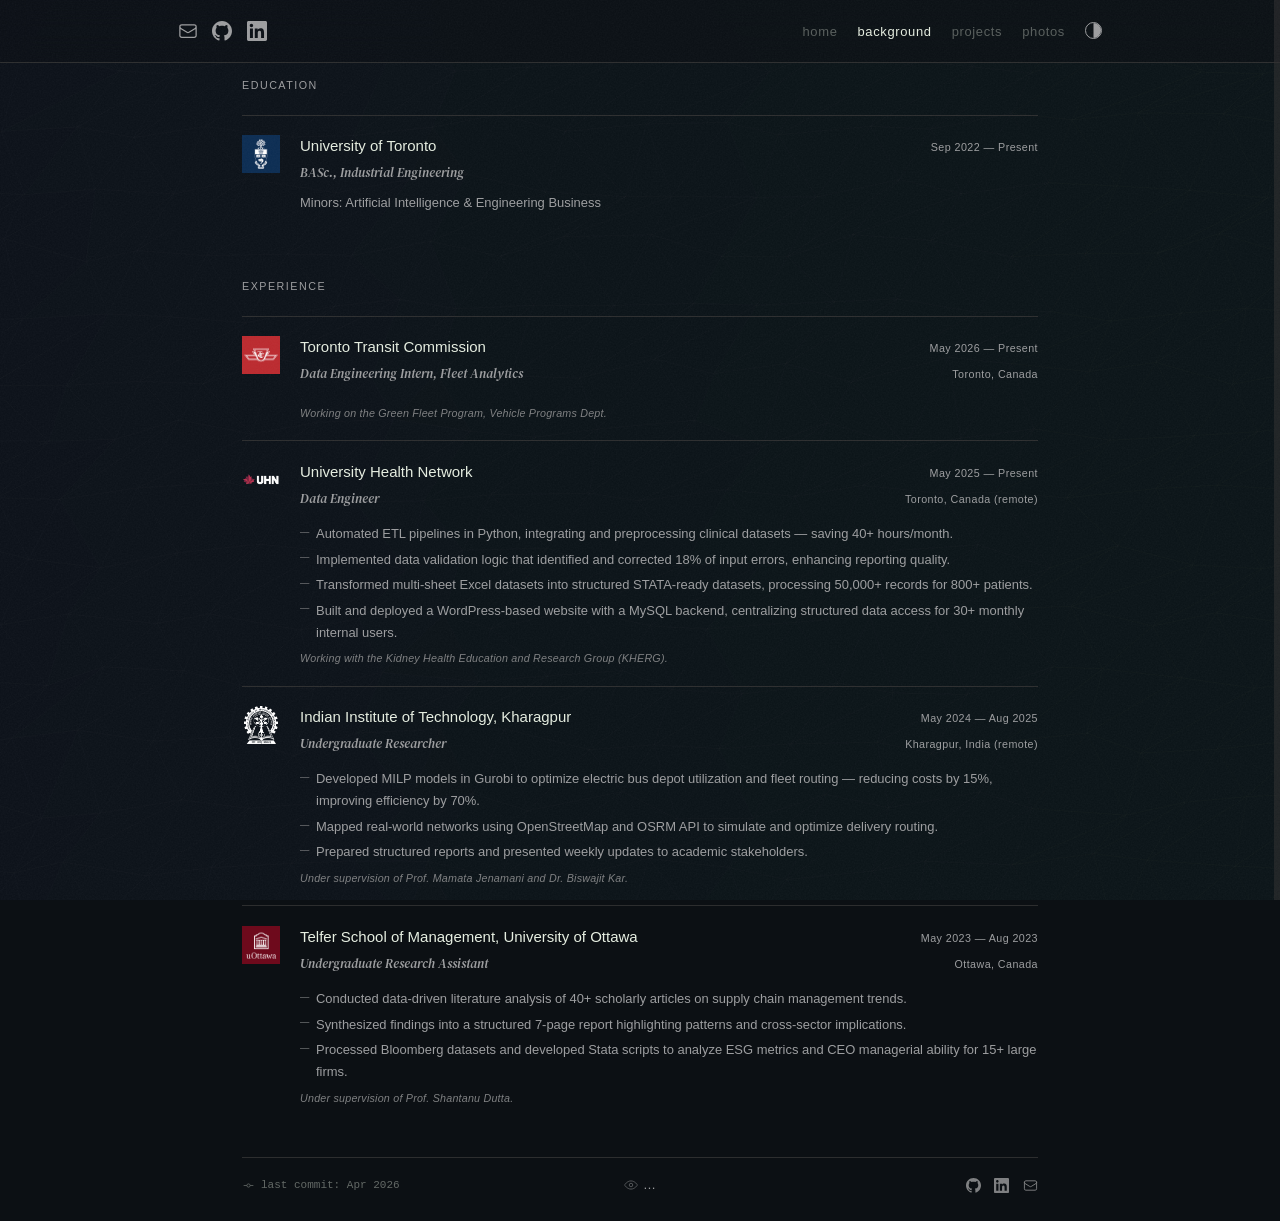
==== commit 60efa892: "v.2.2.9" ====
--- a/background/index.html
+++ b/background/index.html
@@ -4,8 +4,8 @@
   <meta charset="UTF-8" />
   <meta name="viewport" content="width=device-width, initial-scale=1" />
   <title>Projects — Anitra Roy</title>
-  <link rel="icon" type="image/svg+xml" href="/images/browser-light.svg" media="(prefers-color-scheme: light)">
-  <link rel="icon" type="image/svg+xml" href="/images/browser-dark.svg" media="(prefers-color-scheme: dark)">
+  <link rel="icon" href="/favicon.ico" sizes="any">
+  <link rel="icon" type="image/svg+xml" href="images/logo.svg">
   <link rel="stylesheet" href="/styles/style.css" />
   <link rel="preconnect" href="https://fonts.googleapis.com" />
   <link rel="preconnect" href="https://fonts.gstatic.com" crossorigin />
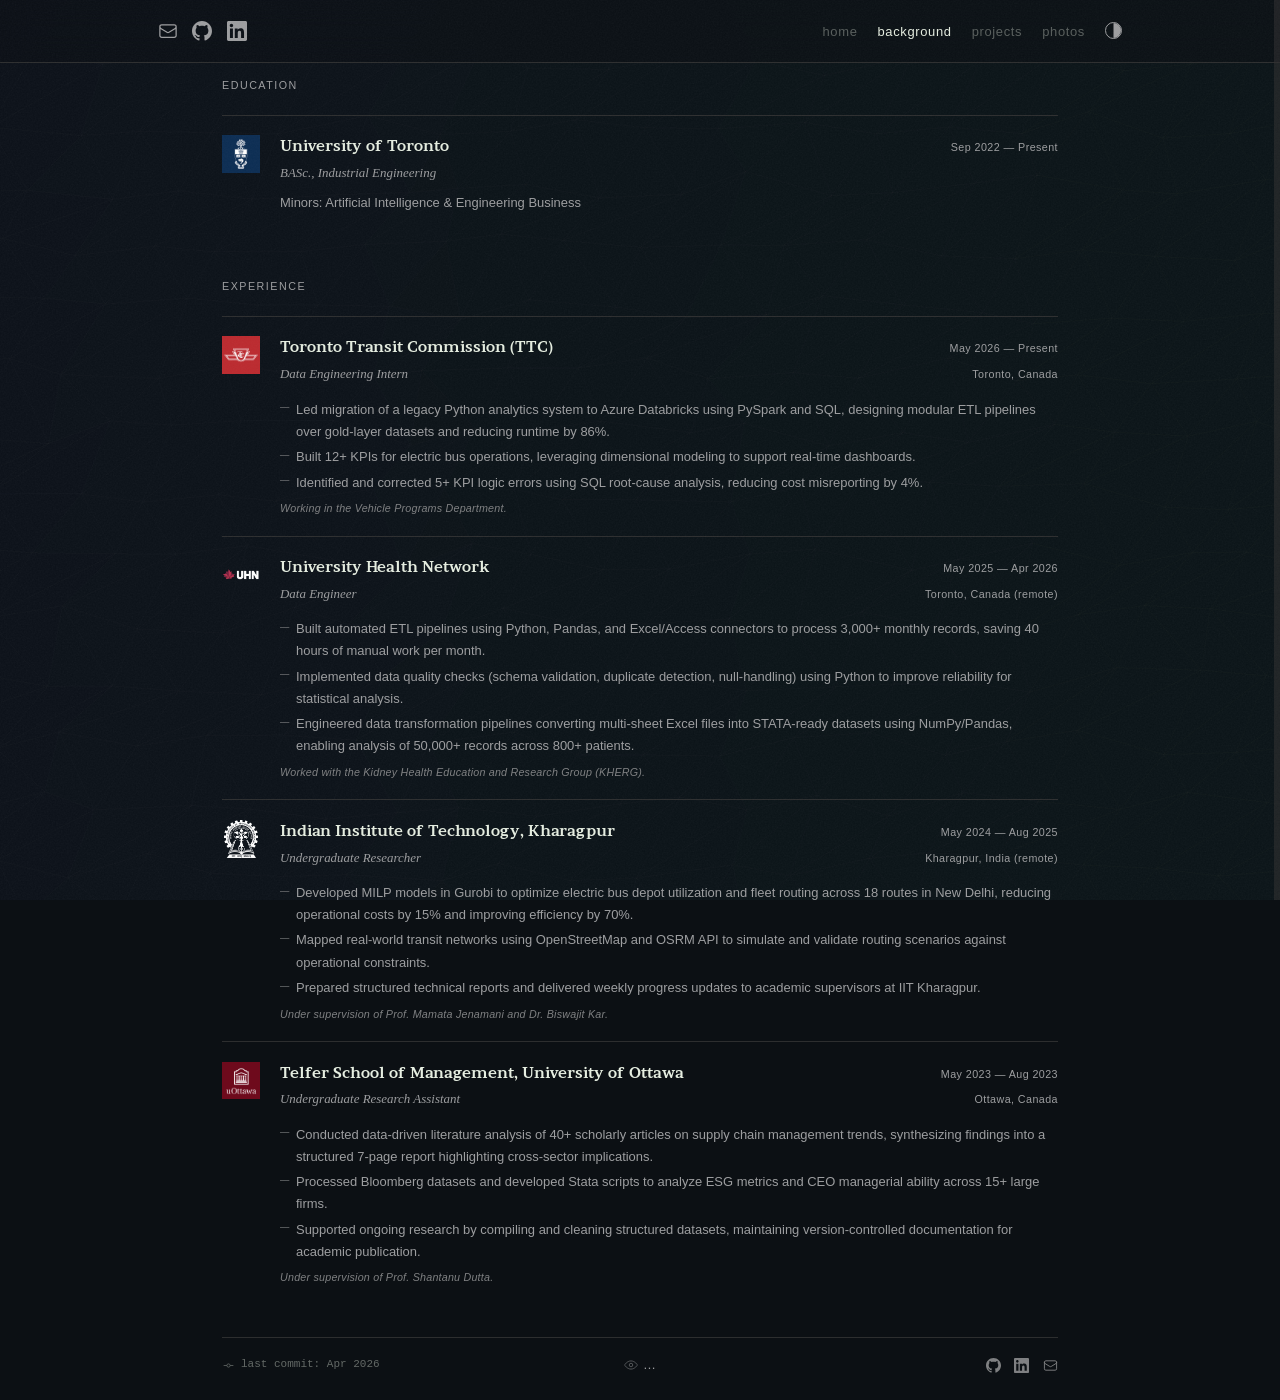
==== commit 3e8c886a: "v.2.2.10" ====
--- a/background/index.html
+++ b/background/index.html
@@ -9,7 +9,7 @@
   <link rel="stylesheet" href="/styles/style.css" />
   <link rel="preconnect" href="https://fonts.googleapis.com" />
   <link rel="preconnect" href="https://fonts.gstatic.com" crossorigin />
-  <link href="https://fonts.googleapis.com/css2?family=DM+Serif+Text:ital@0;1&display=swap" rel="stylesheet">
+  <link href="https://fonts.googleapis.com/css2?family=Brawler&display=swap" rel="stylesheet">
   <script>
     (function() {
       if (localStorage.getItem('theme') === 'light') document.documentElement.classList.add('light');
@@ -98,16 +98,19 @@
             </div>
             <div class="entry-body">
               <div class="entry-top">
-                <span class="entry-title">Toronto Transit Commission</span>
+                <span class="entry-title">Toronto Transit Commission (TTC)</span>
                 <span class="entry-date">May 2026 — Present</span>
               </div>
               <div class="entry-meta">
-                <span class="entry-role">Data Engineering Intern, Fleet Analytics</span>
+                <span class="entry-role">Data Engineering Intern</span>
                 <span class="entry-location">Toronto, Canada</span>
               </div>
               <ul class="entry-bullets">
-              </ul>
-              <p class="entry-note">Working on the Green Fleet Program, Vehicle Programs Dept.</p>
+                <li>Led migration of a legacy Python analytics system to Azure Databricks using PySpark and SQL, designing modular ETL pipelines over gold-layer datasets and reducing runtime by 86%.</li>
+                <li>Built 12+ KPIs for electric bus operations, leveraging dimensional modeling to support real-time dashboards.</li>
+                <li>Identified and corrected 5+ KPI logic errors using SQL root-cause analysis, reducing cost misreporting by 4%.</li>
+              </ul>
+              <p class="entry-note">Working in the Vehicle Programs Department.</p>
             </div>
           </div>
 
@@ -118,19 +121,18 @@
             <div class="entry-body">
               <div class="entry-top">
                 <span class="entry-title">University Health Network</span>
-                <span class="entry-date">May 2025 — Present</span>
+                <span class="entry-date">May 2025 — Apr 2026</span>
               </div>
               <div class="entry-meta">
                 <span class="entry-role">Data Engineer</span>
                 <span class="entry-location">Toronto, Canada (remote)</span>
               </div>
               <ul class="entry-bullets">
-                <li>Automated ETL pipelines in Python, integrating and preprocessing clinical datasets — saving 40+ hours/month.</li>
-                <li>Implemented data validation logic that identified and corrected 18% of input errors, enhancing reporting quality.</li>
-                <li>Transformed multi-sheet Excel datasets into structured STATA-ready datasets, processing 50,000+ records for 800+ patients.</li>
-                <li>Built and deployed a WordPress-based website with a MySQL backend, centralizing structured data access for 30+ monthly internal users.</li>
-              </ul>
-              <p class="entry-note">Working with the Kidney Health Education and Research Group (KHERG).</p>
+                <li>Built automated ETL pipelines using Python, Pandas, and Excel/Access connectors to process 3,000+ monthly records, saving 40 hours of manual work per month.</li>
+                <li>Implemented data quality checks (schema validation, duplicate detection, null-handling) using Python to improve reliability for statistical analysis.</li>
+                <li>Engineered data transformation pipelines converting multi-sheet Excel files into STATA-ready datasets using NumPy/Pandas, enabling analysis of 50,000+ records across 800+ patients.</li>
+              </ul>
+              <p class="entry-note">Worked with the Kidney Health Education and Research Group (KHERG).</p>
             </div>
           </div>
 
@@ -148,9 +150,9 @@
                 <span class="entry-location">Kharagpur, India (remote)</span>
               </div>
               <ul class="entry-bullets">
-                <li>Developed MILP models in Gurobi to optimize electric bus depot utilization and fleet routing — reducing costs by 15%, improving efficiency by 70%.</li>
-                <li>Mapped real-world networks using OpenStreetMap and OSRM API to simulate and optimize delivery routing.</li>
-                <li>Prepared structured reports and presented weekly updates to academic stakeholders.</li>
+                <li>Developed MILP models in Gurobi to optimize electric bus depot utilization and fleet routing across 18 routes in New Delhi, reducing operational costs by 15% and improving efficiency by 70%.</li>
+                <li>Mapped real-world transit networks using OpenStreetMap and OSRM API to simulate and validate routing scenarios against operational constraints.</li>
+                <li>Prepared structured technical reports and delivered weekly progress updates to academic supervisors at IIT Kharagpur.</li>
               </ul>
               <p class="entry-note">Under supervision of Prof. Mamata Jenamani and Dr. Biswajit Kar.</p>
             </div>
@@ -170,9 +172,9 @@
                 <span class="entry-location">Ottawa, Canada</span>
               </div>
               <ul class="entry-bullets">
-                <li>Conducted data-driven literature analysis of 40+ scholarly articles on supply chain management trends.</li>
-                <li>Synthesized findings into a structured 7-page report highlighting patterns and cross-sector implications.</li>
-                <li>Processed Bloomberg datasets and developed Stata scripts to analyze ESG metrics and CEO managerial ability for 15+ large firms.</li>
+                <li>Conducted data-driven literature analysis of 40+ scholarly articles on supply chain management trends, synthesizing findings into a structured 7-page report highlighting cross-sector implications.</li>
+                <li>Processed Bloomberg datasets and developed Stata scripts to analyze ESG metrics and CEO managerial ability across 15+ large firms.</li>
+                <li>Supported ongoing research by compiling and cleaning structured datasets, maintaining version-controlled documentation for academic publication.</li>
               </ul>
               <p class="entry-note">Under supervision of Prof. Shantanu Dutta.</p>
             </div>
--- a/styles/style.css
+++ b/styles/style.css
@@ -20,7 +20,7 @@
   --text-lg:  clamp(1.375rem,  1.15rem  + 1.125vw, 1.875rem);
   --text-2xl: clamp(2.25rem,   1.9rem   + 1.75vw,  3.5rem);
 
-  --max-w: 860px;
+  --max-w: 900px;
   --pad-x: clamp(1.25rem, 5vw, 2rem);
 
   --pill-bg-alpha: 0.05;
@@ -648,8 +648,9 @@
 
 .entry-title {
   font-size: var(--text-sm);
-  font-weight: 400;
-  color: var(--fg);
+  font-weight: 600;
+  color: var(--fg);
+  font-family: 'Brawler', serif;
 }
 
 .entry-title-link {
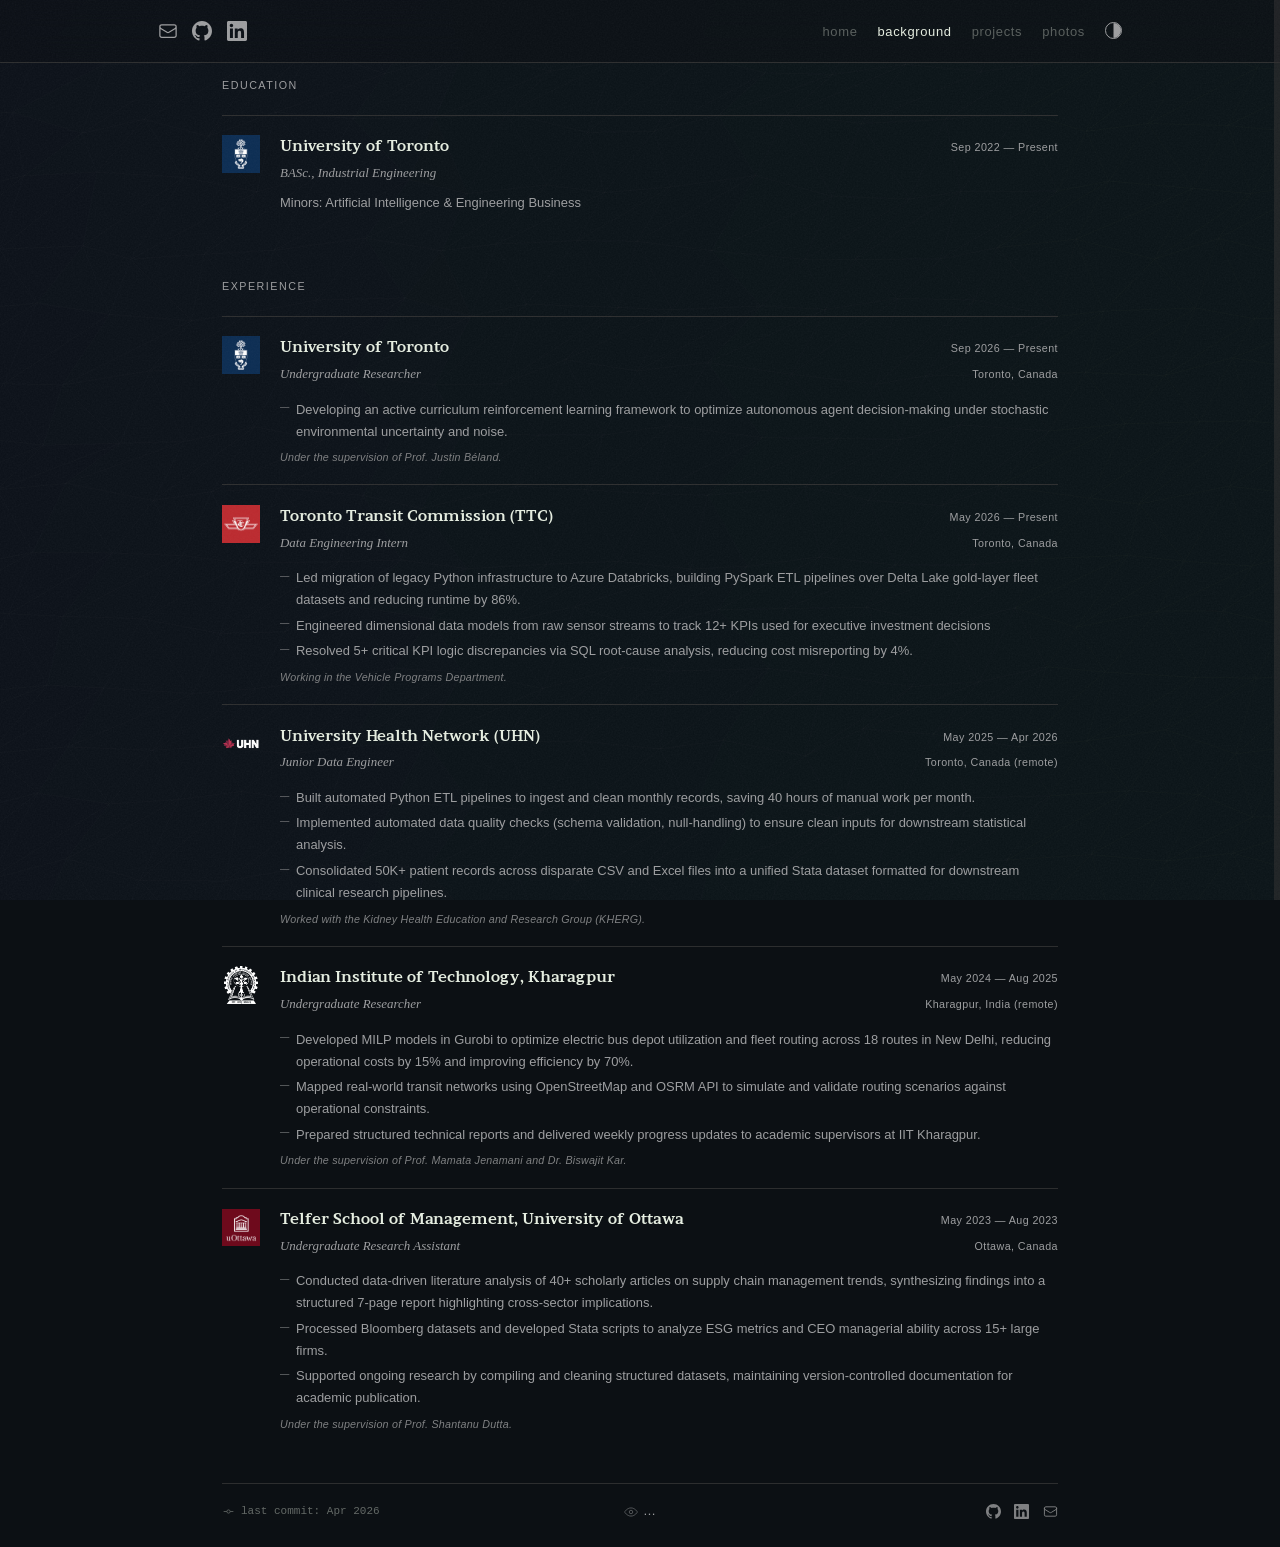
==== commit 04a894f1: "v.2.2.11" ====
--- a/background/index.html
+++ b/background/index.html
@@ -94,6 +94,26 @@
 
           <div class="entry-row fade-in">
             <div class="entry-logo">
+              <img class="theme-aware-logo" data-dark="/images/logos/uoft-dark.png" data-light="/images/logos/uoft.png" src="/images/logos/uoft-dark.png" alt="University of Toronto" />
+            </div>
+            <div class="entry-body">
+              <div class="entry-top">
+                <span class="entry-title">University of Toronto</span>
+                <span class="entry-date">Sep 2026 — Present</span>
+              </div>
+              <div class="entry-meta">
+                <span class="entry-role">Undergraduate Researcher</span>
+                <span class="entry-location">Toronto, Canada</span>
+              </div>
+              <ul class="entry-bullets">
+                <li>Developing an active curriculum reinforcement learning framework to optimize autonomous agent decision-making under stochastic environmental uncertainty and noise.</li>
+              </ul>
+              <p class="entry-note">Under the supervision of Prof. Justin Béland.</p>
+            </div>
+          </div>
+          
+          <div class="entry-row fade-in">
+            <div class="entry-logo">
               <img class="theme-aware-logo" data-dark="/images/logos/ttc-dark.png" data-light="/images/logos/ttc.png" src="/images/logos/ttc-dark.png" alt="TTC" />
             </div>
             <div class="entry-body">
@@ -106,9 +126,9 @@
                 <span class="entry-location">Toronto, Canada</span>
               </div>
               <ul class="entry-bullets">
-                <li>Led migration of a legacy Python analytics system to Azure Databricks using PySpark and SQL, designing modular ETL pipelines over gold-layer datasets and reducing runtime by 86%.</li>
-                <li>Built 12+ KPIs for electric bus operations, leveraging dimensional modeling to support real-time dashboards.</li>
-                <li>Identified and corrected 5+ KPI logic errors using SQL root-cause analysis, reducing cost misreporting by 4%.</li>
+                <li>Led migration of legacy Python infrastructure to Azure Databricks, building PySpark ETL pipelines over Delta Lake gold-layer fleet datasets and reducing runtime by 86%.</li>
+                <li>Engineered dimensional data models from raw sensor streams to track 12+ KPIs used for executive investment decisions</li>
+                <li>Resolved 5+ critical KPI logic discrepancies via SQL root-cause analysis, reducing cost misreporting by 4%.</li>
               </ul>
               <p class="entry-note">Working in the Vehicle Programs Department.</p>
             </div>
@@ -120,17 +140,17 @@
             </div>
             <div class="entry-body">
               <div class="entry-top">
-                <span class="entry-title">University Health Network</span>
+                <span class="entry-title">University Health Network (UHN)</span>
                 <span class="entry-date">May 2025 — Apr 2026</span>
               </div>
               <div class="entry-meta">
-                <span class="entry-role">Data Engineer</span>
+                <span class="entry-role">Junior Data Engineer</span>
                 <span class="entry-location">Toronto, Canada (remote)</span>
               </div>
               <ul class="entry-bullets">
-                <li>Built automated ETL pipelines using Python, Pandas, and Excel/Access connectors to process 3,000+ monthly records, saving 40 hours of manual work per month.</li>
-                <li>Implemented data quality checks (schema validation, duplicate detection, null-handling) using Python to improve reliability for statistical analysis.</li>
-                <li>Engineered data transformation pipelines converting multi-sheet Excel files into STATA-ready datasets using NumPy/Pandas, enabling analysis of 50,000+ records across 800+ patients.</li>
+                <li>Built automated Python ETL pipelines to ingest and clean monthly records, saving 40 hours of manual work per month.</li>
+                <li>Implemented automated data quality checks (schema validation, null-handling) to ensure clean inputs for downstream statistical analysis.</li>
+                <li>Consolidated 50K+ patient records across disparate CSV and Excel files into a unified Stata dataset formatted for downstream clinical research pipelines.</li>
               </ul>
               <p class="entry-note">Worked with the Kidney Health Education and Research Group (KHERG).</p>
             </div>
@@ -154,7 +174,7 @@
                 <li>Mapped real-world transit networks using OpenStreetMap and OSRM API to simulate and validate routing scenarios against operational constraints.</li>
                 <li>Prepared structured technical reports and delivered weekly progress updates to academic supervisors at IIT Kharagpur.</li>
               </ul>
-              <p class="entry-note">Under supervision of Prof. Mamata Jenamani and Dr. Biswajit Kar.</p>
+              <p class="entry-note">Under the supervision of Prof. Mamata Jenamani and Dr. Biswajit Kar.</p>
             </div>
           </div>
 
@@ -176,7 +196,7 @@
                 <li>Processed Bloomberg datasets and developed Stata scripts to analyze ESG metrics and CEO managerial ability across 15+ large firms.</li>
                 <li>Supported ongoing research by compiling and cleaning structured datasets, maintaining version-controlled documentation for academic publication.</li>
               </ul>
-              <p class="entry-note">Under supervision of Prof. Shantanu Dutta.</p>
+              <p class="entry-note">Under the supervision of Prof. Shantanu Dutta.</p>
             </div>
           </div>
 
@@ -231,4 +251,4 @@
   </script>
 
 </body>
-</html>+</html>
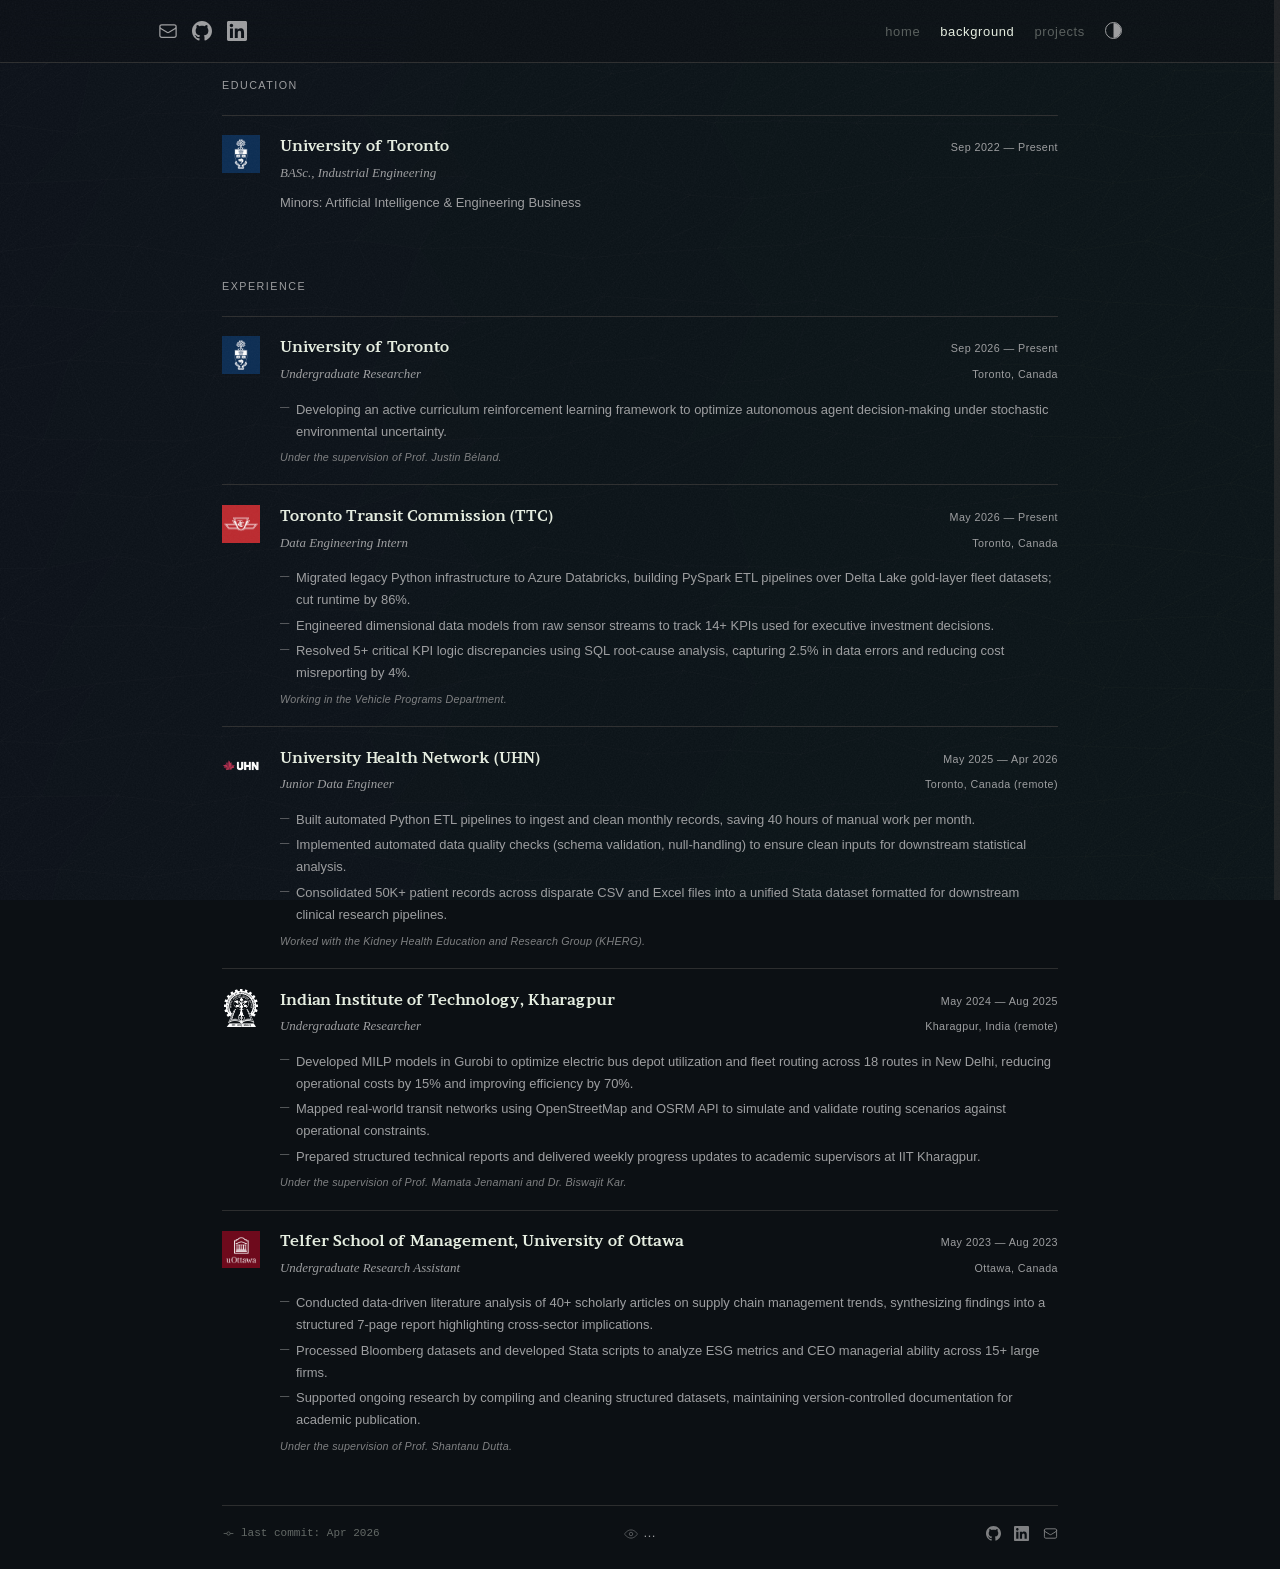
==== commit 3e616bfd: "v.2.2.12" ====
--- a/background/index.html
+++ b/background/index.html
@@ -50,7 +50,6 @@
           <li><a href="/" class="nav-link">home</a></li>
           <li><a href="/background" class="nav-link active">background</a></li>
           <li><a href="/projects" class="nav-link">projects</a></li>
-          <li><a href="/photos" class="nav-link">photos</a></li>
         </ul>
 
         <button id="theme-toggle" class="theme-btn" aria-label="Toggle theme"></button>
@@ -106,7 +105,7 @@
                 <span class="entry-location">Toronto, Canada</span>
               </div>
               <ul class="entry-bullets">
-                <li>Developing an active curriculum reinforcement learning framework to optimize autonomous agent decision-making under stochastic environmental uncertainty and noise.</li>
+                <li>Developing an active curriculum reinforcement learning framework to optimize autonomous agent decision-making under stochastic environmental uncertainty.</li>
               </ul>
               <p class="entry-note">Under the supervision of Prof. Justin Béland.</p>
             </div>
@@ -126,9 +125,9 @@
                 <span class="entry-location">Toronto, Canada</span>
               </div>
               <ul class="entry-bullets">
-                <li>Led migration of legacy Python infrastructure to Azure Databricks, building PySpark ETL pipelines over Delta Lake gold-layer fleet datasets and reducing runtime by 86%.</li>
-                <li>Engineered dimensional data models from raw sensor streams to track 12+ KPIs used for executive investment decisions</li>
-                <li>Resolved 5+ critical KPI logic discrepancies via SQL root-cause analysis, reducing cost misreporting by 4%.</li>
+                <li>Migrated legacy Python infrastructure to Azure Databricks, building PySpark ETL pipelines over Delta Lake gold-layer fleet datasets; cut runtime by 86%.</li>
+                <li>Engineered dimensional data models from raw sensor streams to track 14+ KPIs used for executive investment decisions.</li>
+                <li>Resolved 5+ critical KPI logic discrepancies using SQL root-cause analysis, capturing 2.5% in data errors and reducing cost misreporting by 4%.</li>
               </ul>
               <p class="entry-note">Working in the Vehicle Programs Department.</p>
             </div>
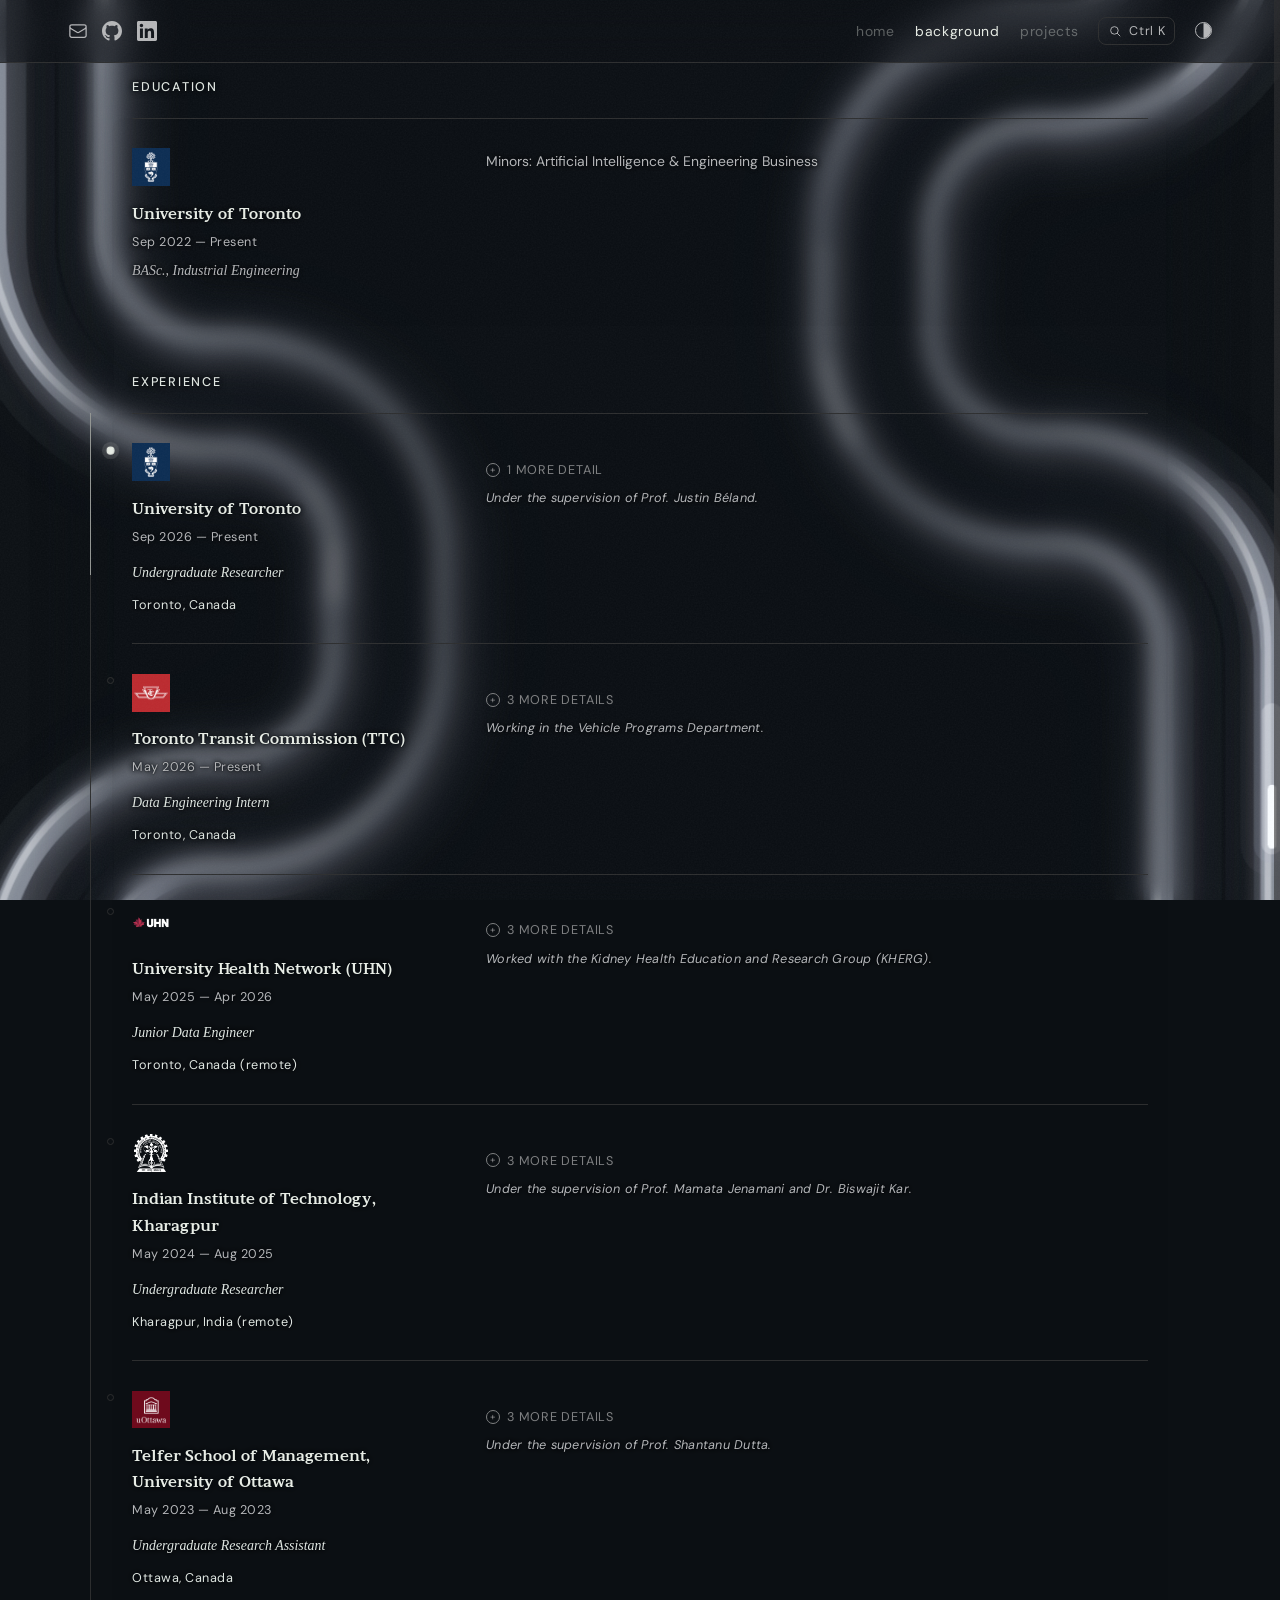
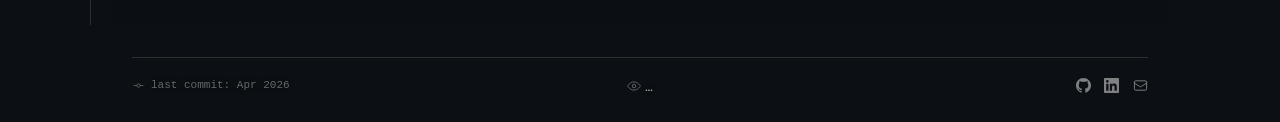
==== commit a32b8154: "v.3.0.0" ====
--- a/background/index.html
+++ b/background/index.html
@@ -7,14 +7,16 @@
   <link rel="icon" href="/favicon.ico" sizes="any">
   <link rel="icon" type="image/svg+xml" href="images/logo.svg">
   <link rel="stylesheet" href="/styles/style.css" />
+  <link rel="stylesheet" href="/styles/immersive.css" />
   <link rel="preconnect" href="https://fonts.googleapis.com" />
   <link rel="preconnect" href="https://fonts.gstatic.com" crossorigin />
-  <link href="https://fonts.googleapis.com/css2?family=Brawler&display=swap" rel="stylesheet">
+  <link href="https://fonts.googleapis.com/css2?family=Brawler&family=DM+Sans:wght@400;500;600&display=swap" rel="stylesheet">
   <script>
     (function() {
       if (localStorage.getItem('theme') === 'light') document.documentElement.classList.add('light');
     })();
   </script>
+  <script src="/scripts/immersive.js"></script>
 </head>
 
 <div class="cursor-dot"></div>
--- a/styles/style.css
+++ b/styles/style.css
@@ -1,6 +1,6 @@
 /* -- Color tokens -- */
 :root {
-  --light-bg: oklch(94% 0.020 135);
+  --light-bg: oklch(94% 0.010 135);
   --dark-bg:  oklch(17% 0.010 250);
 
   --bg: var(--light-bg);
@@ -1030,4 +1030,746 @@
   button {
     cursor: auto !important;
   }
-}+}
+
+/* -- Photo gallery: strip + lightbox -- */
+.photos-toolbar {
+  display: flex;
+  align-items: center;
+  justify-content: space-between;
+  margin-bottom: 1rem;
+}
+
+.photos-count {
+  font-size: var(--text-2xs);
+  letter-spacing: 0.06em;
+  text-transform: uppercase;
+  color: var(--subtle);
+}
+
+.view-toggle { display: flex; gap: 0.4rem; }
+
+.photo-strip {
+  display: flex;
+  gap: 0.5rem;
+  height: clamp(380px, 68vh, 560px);
+}
+
+.strip-panel {
+  position: relative;
+  flex: 1 1 0;
+  min-width: 0;
+  padding: 0;
+  overflow: hidden;
+  border: 1px solid var(--border);
+  background: transparent;
+  cursor: none;
+  opacity: 0.55;
+  transition: flex-grow 650ms cubic-bezier(0.16, 1, 0.3, 1),
+              opacity 350ms ease,
+              border-color 350ms ease;
+}
+
+.strip-panel.is-active {
+  flex-grow: 7;
+  opacity: 1;
+  border-color: var(--muted);
+}
+
+.strip-panel img {
+  position: absolute;
+  inset: -12px;
+  width: calc(100% + 24px);
+  max-width: none;
+  height: calc(100% + 24px);
+  object-fit: cover;
+  filter: grayscale(0.85);
+  transform: translate(var(--px, 0), var(--py, 0));
+  transition: filter 500ms ease, transform 200ms ease-out;
+}
+
+.strip-panel.is-active img { filter: grayscale(0); }
+
+.strip-num {
+  position: absolute;
+  left: 0.75rem;
+  bottom: 0.6rem;
+  font-size: var(--text-2xs);
+  letter-spacing: 0.1em;
+  color: #fff;
+  mix-blend-mode: difference;
+  opacity: 0;
+  transform: translateY(6px);
+  transition: opacity 300ms ease 150ms, transform 300ms ease 150ms;
+}
+
+.strip-panel.is-active .strip-num { opacity: 1; transform: none; }
+
+.strip-panel:focus-visible { outline: 1px solid var(--fg); outline-offset: 2px; }
+
+/* View switching */
+body[data-photo-view="strip"] .photos-grid { display: none; }
+body[data-photo-view="grid"]  .photo-strip { display: none; }
+
+.photos-grid img { cursor: none; }
+
+/* Lightbox */
+.lightbox {
+  position: fixed;
+  inset: 0;
+  z-index: 9000;
+  display: flex;
+  align-items: center;
+  justify-content: center;
+  background: color-mix(in oklch, var(--bg) 92%, transparent);
+  backdrop-filter: blur(10px);
+  -webkit-backdrop-filter: blur(10px);
+  opacity: 0;
+  transition: opacity 250ms ease;
+}
+.lightbox[hidden] { display: none; }
+.lightbox.open { opacity: 1; }
+
+.lb-figure {
+  margin: 0;
+  max-width: min(92vw, 1100px);
+  max-height: 86vh;
+  display: flex;
+}
+
+.lb-figure img {
+  max-width: 100%;
+  max-height: 86vh;
+  object-fit: contain;
+  border: 1px solid var(--border);
+}
+
+.lb-figure img.lb-in { animation: lbIn 350ms cubic-bezier(0.16, 1, 0.3, 1); }
+
+@keyframes lbIn {
+  from { opacity: 0; transform: scale(0.97) translateY(8px); }
+  to   { opacity: 1; transform: none; }
+}
+
+.lb-btn {
+  position: absolute;
+  background: transparent;
+  color: var(--fg);
+  border: 1px solid var(--border);
+  border-radius: 8px;
+  width: 2.6rem;
+  height: 2.6rem;
+  font-size: 1.1rem;
+  line-height: 1;
+  cursor: none;
+  transition: border-color 200ms, background 200ms;
+}
+.lb-btn:hover { border-color: var(--muted); background: color-mix(in oklch, var(--fg) 8%, transparent); }
+.lb-close { top: 1.25rem; right: 1.25rem; font-size: 1.5rem; }
+.lb-prev  { left: 1.25rem;  top: 50%; transform: translateY(-50%); }
+.lb-next  { right: 1.25rem; top: 50%; transform: translateY(-50%); }
+
+.lb-counter {
+  position: absolute;
+  bottom: 1.25rem;
+  left: 50%;
+  transform: translateX(-50%);
+  font-size: var(--text-2xs);
+  letter-spacing: 0.1em;
+  color: var(--muted);
+}
+
+@media (max-width: 700px) {
+  .photo-strip, .view-toggle { display: none !important; }
+  body[data-photo-view="strip"] .photos-grid { display: block; }
+  .lb-prev { left: 0.5rem; }
+  .lb-next { right: 0.5rem; }
+}
+
+@media (prefers-reduced-motion: reduce) {
+  .strip-panel, .strip-panel img, .strip-num, .lightbox { transition: none; }
+  .lb-figure img.lb-in { animation: none; }
+}
+
+/* -- Collapsible bullets -- */
+.bullets-more {
+  display: grid;
+  grid-template-rows: 0fr;
+  opacity: 0;
+  transition: grid-template-rows 450ms cubic-bezier(0.16, 1, 0.3, 1), opacity 300ms ease;
+}
+.bullets-more.open { grid-template-rows: 1fr; opacity: 1; }
+.bullets-more-inner { overflow: hidden; min-height: 0; }
+.bullets-more-inner .entry-bullets { margin-top: 0.22rem; }
+
+.more-btn {
+  display: inline-flex;
+  align-items: center;
+  gap: 0.45rem;
+  margin-top: 0.3rem;
+  padding: 0.15rem 0;
+  background: none;
+  border: none;
+  color: var(--subtle);
+  font-family: var(--font-text);
+  font-size: var(--text-2xs);
+  letter-spacing: 0.06em;
+  text-transform: uppercase;
+  cursor: none;
+  transition: color 200ms;
+}
+.more-btn:hover { color: var(--fg); }
+.more-plus {
+  display: inline-grid;
+  place-items: center;
+  width: 14px;
+  height: 14px;
+  border: 1px solid currentColor;
+  border-radius: 50%;
+  font-size: 10px;
+  line-height: 1;
+  transition: transform 350ms cubic-bezier(0.16, 1, 0.3, 1);
+}
+.more-btn.open .more-plus { transform: rotate(135deg); }
+.more-btn:focus-visible { outline: 1px solid var(--fg); outline-offset: 3px; }
+
+/* -- Timeline -- */
+.timeline { position: relative; --tl: 0; }
+
+.timeline::before,
+.timeline::after {
+  content: '';
+  position: absolute;
+  left: -1.4rem;
+  top: 0;
+  bottom: 0;
+  width: 1px;
+}
+.timeline::before { background: var(--border); }
+.timeline::after {
+  background: var(--fg);
+  opacity: 0.55;
+  transform: scaleY(var(--tl));
+  transform-origin: top;
+}
+
+.tl-dot {
+  position: absolute;
+  left: calc(-1.4rem - 3px);
+  top: 33px;
+  width: 7px;
+  height: 7px;
+  border-radius: 50%;
+  background: var(--bg);
+  border: 1px solid var(--border);
+  transition: background 300ms, border-color 300ms, box-shadow 300ms, transform 300ms;
+}
+.tl-dot.on {
+  background: var(--fg);
+  border-color: var(--fg);
+  transform: scale(1.15);
+  box-shadow: 0 0 0 4px color-mix(in oklch, var(--fg) 12%, transparent);
+}
+
+@media (max-width: 960px) {
+  .timeline::before, .timeline::after, .tl-dot { display: none; }
+}
+
+/* -- Stacked hero photo deck -- */
+.carousel.deck {
+  overflow: visible;
+  border: none;
+  border-radius: 0;
+  cursor: none;
+}
+.carousel.deck .carousel-image {
+  border-radius: 50%;
+  border: 1px solid var(--border);
+  background: var(--bg);
+  opacity: var(--o, 0);
+  z-index: calc(10 - var(--pos, 0));
+  transform: translateX(calc(var(--pos, 0) * -16px)) scale(calc(1 - var(--pos, 0) * 0.07));
+  transition: transform 650ms cubic-bezier(0.16, 1, 0.3, 1), opacity 500ms ease;
+}
+.carousel.deck:hover .carousel-image[style*="--pos: 0"] { transform: scale(1.03); }
+.carousel.deck:focus-visible { outline: 1px solid var(--fg); outline-offset: 6px; border-radius: 50%; }
+
+/* -- reduced motion -- */
+@media (prefers-reduced-motion: reduce) {
+  .stat-chip, .bullets-more, .more-plus, .tl-dot,
+  .carousel.deck .carousel-image { transition: none; }
+  .stat-chip { opacity: 1; transform: none; }
+}
+
+/* -- Page transition -- */
+body.page-leaving .wrap {
+  opacity: 0;
+  transform: translateY(-8px);
+  transition: opacity 220ms ease, transform 220ms ease;
+}
+
+/* -- Back to top -- */
+.to-top {
+  position: fixed;
+  right: 1.25rem;
+  bottom: 1.25rem;
+  width: 44px;
+  height: 44px;
+  padding: 0;
+  display: grid;
+  place-items: center;
+  border: none;
+  border-radius: 50%;
+  background: color-mix(in oklch, var(--bg) 85%, transparent);
+  backdrop-filter: blur(6px);
+  -webkit-backdrop-filter: blur(6px);
+  color: var(--fg);
+  cursor: none;
+  z-index: 900;
+  opacity: 0;
+  transform: translateY(12px) scale(0.9);
+  pointer-events: none;
+  transition: opacity 300ms ease, transform 400ms cubic-bezier(0.16, 1, 0.3, 1);
+}
+.to-top.show { opacity: 1; transform: none; pointer-events: auto; }
+.to-top:hover { transform: translateY(-2px); }
+.to-top svg { width: 100%; height: 100%; transform: rotate(-90deg); }
+.to-top-track { fill: none; stroke: var(--border); stroke-width: 1.5; }
+.to-top-ring {
+  fill: none;
+  stroke: var(--fg);
+  stroke-width: 1.5;
+  stroke-linecap: round;
+  opacity: 0.55;
+}
+.to-top-arrow {
+  fill: none;
+  stroke: currentColor;
+  stroke-width: 1.6;
+  stroke-linecap: round;
+  stroke-linejoin: round;
+  transform: rotate(90deg);
+  transform-origin: 18px 18px;
+}
+.to-top:focus-visible { outline: 1px solid var(--fg); outline-offset: 3px; }
+
+/* -- Toast -- */
+.toast {
+  position: fixed;
+  left: 50%;
+  bottom: 1.75rem;
+  z-index: 9600;
+  padding: 0.55rem 1rem;
+  border: 1px solid var(--border);
+  border-radius: 8px;
+  background: color-mix(in oklch, var(--bg) 50%, var(--fg) 5%);
+  border: 1px solid var(--border);
+  color: var(--fg);
+  backdrop-filter: blur(6px);
+  -webkit-backdrop-filter: blur(8px);
+  color: var(--fg);
+  font-size: var(--text-xs);
+  letter-spacing: 0.03em;
+  opacity: 0;
+  transform: translate(-50%, 12px);
+  pointer-events: none;
+  transition: opacity 250ms ease, transform 350ms cubic-bezier(0.16, 1, 0.3, 1);
+}
+.toast.show { opacity: 1; transform: translate(-50%, 0); }
+
+/* -- Command palette -- */
+.cmdk-trigger {
+  display: inline-flex;
+  align-items: center;
+  gap: 0.45rem;
+  height: 28px;
+  padding: 0 0.55rem;
+  background: transparent;
+  color: var(--muted);
+  border: 1px solid var(--border);
+  border-radius: 8px;
+  font-family: var(--font-text);
+  cursor: none;
+  transition: color 200ms, border-color 200ms;
+}
+.cmdk-trigger:hover { color: var(--fg); border-color: var(--muted); }
+.cmdk-trigger svg { width: 14px; height: 14px; }
+.cmdk-trigger kbd {
+  font-family: var(--font-text);
+  font-size: var(--text-2xs);
+  letter-spacing: 0.05em;
+}
+@media (max-width: 700px) { .cmdk-trigger kbd { display: none; } }
+
+.cmdk-overlay {
+  position: fixed;
+  inset: 0;
+  z-index: 9500;
+  display: flex;
+  justify-content: center;
+  align-items: flex-start;
+  padding: min(18vh, 140px) 1rem 1rem;
+  background: color-mix(in oklch, var(--dark-bg) 22%, transparent);
+  backdrop-filter: blur(6px);
+  -webkit-backdrop-filter: blur(6px);
+  opacity: 0;
+  transition: opacity 180ms ease;
+}
+.cmdk-overlay[hidden] { display: none; }
+.cmdk-overlay.open { opacity: 1; }
+
+.cmdk {
+  width: min(560px, 100%);
+  max-height: min(460px, 70vh);
+  display: flex;
+  flex-direction: column;
+  overflow: hidden;
+  border: 1px solid var(--border);
+  border-radius: 12px;
+  background: color-mix(in oklch, var(--bg) 95%, var(--fg) 5%);
+  box-shadow: 0 24px 60px rgba(0, 0, 0, 0.35);
+  transform: translateY(-8px) scale(0.98);
+  transition: transform 300ms cubic-bezier(0.16, 1, 0.3, 1);
+}
+.cmdk-overlay.open .cmdk { transform: none; }
+
+.cmdk-input {
+  width: 100%;
+  padding: 1rem 1.1rem;
+  background: transparent;
+  border: none;
+  border-bottom: 1px solid var(--border);
+  outline: none;
+  color: var(--fg);
+  font-family: var(--font-text);
+  font-size: var(--text-sm);
+  font-weight: 300;
+}
+.cmdk-input::placeholder { color: var(--subtle); }
+
+.cmdk-list {
+  list-style: none;
+  overflow-y: auto;
+  padding: 0.4rem;
+  margin: 0;
+  scrollbar-width: thin;
+}
+
+.cmdk-item {
+  display: flex;
+  align-items: center;
+  justify-content: space-between;
+  gap: 1rem;
+  padding: 0.55rem 0.7rem;
+  border-radius: 8px;
+  color: var(--muted);
+  font-size: var(--text-xs);
+  line-height: 1.4;
+  cursor: none;
+}
+.cmdk-item.active {
+  background: color-mix(in oklch, var(--fg) 8%, transparent);
+  color: var(--fg);
+}
+.cmdk-label { min-width: 0; overflow: hidden; text-overflow: ellipsis; white-space: nowrap; }
+.cmdk-type {
+  flex-shrink: 0;
+  font-size: var(--text-2xs);
+  letter-spacing: 0.06em;
+  text-transform: uppercase;
+  color: var(--subtle);
+}
+.cmdk-empty { padding: 1.2rem; text-align: center; color: var(--subtle); font-size: var(--text-xs); }
+
+.cmdk-foot {
+  display: flex;
+  gap: 1rem;
+  padding: 0.55rem 1rem;
+  border-top: 1px solid var(--border);
+  font-size: var(--text-2xs);
+  letter-spacing: 0.04em;
+  color: var(--subtle);
+}
+
+@media (max-width: 600px) { .cmdk-foot { display: none; } }
+
+@media (prefers-reduced-motion: reduce) {
+  .to-top, .toast, .cmdk, .cmdk-overlay { transition: none; }
+}
+
+/* -- Projects: card grid + quick-view drawer -- */
+.project-grid {
+  display: grid;
+  grid-template-columns: repeat(2, minmax(0, 1fr));
+  gap: 1.25rem;
+}
+
+.project-card {
+  --accent: 128, 128, 128;
+  position: relative;
+  display: flex;
+  flex-direction: column;
+  overflow: hidden;
+  border: 1px solid var(--border);
+  border-radius: 14px;
+  background: color-mix(in oklch, var(--bg) 40%, var(--fg) 5%);
+}
+.project-card.hidden { display: none; }
+
+.project-card.fade-in {
+  transition: opacity 0.7s ease,
+              transform 450ms cubic-bezier(0.16, 1, 0.3, 1),
+              border-color 250ms ease,
+              box-shadow 350ms ease;
+}
+.project-card.fade-in.visible:hover {
+  transform: translateY(-5px);
+  border-color: rgba(var(--accent), 0.6);
+  box-shadow: 0 18px 38px -18px rgba(var(--accent), 0.45);
+}
+
+/* Cover: sits on a colour sampled from the image so illustrations blend in */
+.pc-cover {
+  position: relative;
+  aspect-ratio: 16 / 10;
+  overflow: hidden;
+  background: var(--cover-bg, #fff);
+  border-bottom: 1px solid var(--border);
+}
+.pc-cover img {
+  width: 100%;
+  height: 100%;
+  max-width: none;
+  object-fit: var(--cover-fit, contain);
+  padding: var(--cover-pad, 1.25rem);
+  transition: transform 700ms cubic-bezier(0.16, 1, 0.3, 1);
+}
+.project-card:hover .pc-cover img { transform: scale(1.05); }
+html:not(.light) .pc-cover img { filter: brightness(0.93); }
+
+/* Accent line along the base of the cover, coloured by the first focus area */
+.pc-cover::after {
+  content: '';
+  position: absolute;
+  left: 0; right: 0; bottom: 0;
+  height: 3px;
+  background: linear-gradient(90deg, rgba(var(--accent), 0.95), rgba(var(--accent), 0));
+  transform-origin: left;
+  transform: scaleX(0.35);
+  transition: transform 600ms cubic-bezier(0.16, 1, 0.3, 1);
+}
+.project-card:hover .pc-cover::after { transform: scaleX(1); }
+
+.pc-badge {
+  position: absolute;
+  top: 0.75rem;
+  left: 0.75rem;
+  display: inline-flex;
+  align-items: center;
+  gap: 0.4rem;
+  padding: 0.25rem 0.6rem;
+  border-radius: 999px;
+  background: rgba(20, 20, 20, 0.78);
+  color: #fff;
+  font-size: var(--text-2xs);
+  letter-spacing: 0.06em;
+  text-transform: uppercase;
+  backdrop-filter: blur(6px);
+  -webkit-backdrop-filter: blur(6px);
+}
+.pc-badge-dot {
+  width: 6px;
+  height: 6px;
+  border-radius: 50%;
+  background: #34d399;
+  box-shadow: 0 0 0 0 rgba(52, 211, 153, 0.6);
+  animation: pcPulse 2.2s ease-out infinite;
+}
+@keyframes pcPulse {
+  0%   { box-shadow: 0 0 0 0 rgba(52, 211, 153, 0.55); }
+  70%  { box-shadow: 0 0 0 7px rgba(52, 211, 153, 0); }
+  100% { box-shadow: 0 0 0 0 rgba(52, 211, 153, 0); }
+}
+
+.pc-body {
+  display: flex;
+  flex-direction: column;
+  flex: 1;
+  padding: 1rem 1.15rem 1.15rem;
+}
+.pc-date {
+  font-size: var(--text-2xs);
+  letter-spacing: 0.06em;
+  text-transform: uppercase;
+  color: var(--subtle);
+  margin-bottom: 0.3rem;
+}
+.pc-title {
+  font-family: var(--font-display);
+  font-weight: 400;
+  font-size: var(--text-base);
+  line-height: 1.3;
+  color: var(--fg);
+}
+.pc-summary {
+  flex: 1;
+  margin: 0.45rem 0 0.8rem;
+  font-size: var(--text-xs);
+  line-height: 1.65;
+  color: var(--muted);
+}
+.pc-body .project-tags { display: flex; flex-wrap: wrap; gap: 0.4rem; }
+
+/* Whole card is one real button, so keyboard + screen readers work */
+.pc-open {
+  position: absolute;
+  inset: 0;
+  z-index: 2;
+  width: 100%;
+  background: transparent;
+  border: none;
+  border-radius: inherit;
+  cursor: none;
+}
+.pc-open:focus-visible { outline: 2px solid var(--fg); outline-offset: -2px; }
+
+@media (max-width: 760px) {
+  .project-grid { grid-template-columns: 1fr; }
+}
+
+/* -- Drawer -- */
+.drawer-overlay {
+  position: fixed;
+  inset: 0;
+  z-index: 9400;
+  display: flex;
+  justify-content: flex-end;
+  background: color-mix(in oklch, var(--bg) 55%, transparent);
+  backdrop-filter: blur(5px);
+  -webkit-backdrop-filter: blur(5px);
+  opacity: 0;
+  transition: opacity 280ms ease;
+}
+.drawer-overlay[hidden] { display: none; }
+.drawer-overlay.open { opacity: 1; }
+
+.drawer {
+  --accent: 128, 128, 128;
+  position: relative;
+  display: flex;
+  flex-direction: column;
+  width: min(540px, 100vw);
+  height: 100%;
+  background: color-mix(in oklch, var(--bg) 96%, var(--fg) 2%);
+  border-left: 1px solid var(--border);
+  box-shadow: -24px 0 60px rgba(0, 0, 0, 0.3);
+  transform: translateX(100%);
+  transition: transform 420ms cubic-bezier(0.16, 1, 0.3, 1);
+}
+.drawer-overlay.open .drawer { transform: none; }
+
+.drawer-scroll { flex: 1; overflow-y: auto; scrollbar-width: thin; }
+.drawer-scroll.swap { animation: drawerSwap 380ms cubic-bezier(0.16, 1, 0.3, 1); }
+@keyframes drawerSwap {
+  from { opacity: 0; transform: translateX(14px); }
+  to   { opacity: 1; transform: none; }
+}
+
+.drawer-cover { aspect-ratio: 16 / 10; }
+
+.drawer-close {
+  position: absolute;
+  top: 0.9rem;
+  right: 0.9rem;
+  z-index: 3;
+  width: 2.3rem;
+  height: 2.3rem;
+  display: grid;
+  place-items: center;
+  border: 1px solid rgba(0, 0, 0, 0.12);
+  border-radius: 50%;
+  background: rgba(255, 255, 255, 0.85);
+  color: #111;
+  font-size: 1.3rem;
+  line-height: 1;
+  cursor: none;
+  transition: transform 250ms cubic-bezier(0.16, 1, 0.3, 1);
+}
+.drawer-close:hover { transform: rotate(90deg); }
+
+.drawer-body { padding: 1.4rem 1.5rem 2rem; }
+.drawer-meta {
+  display: flex;
+  justify-content: space-between;
+  font-size: var(--text-2xs);
+  letter-spacing: 0.06em;
+  text-transform: uppercase;
+  color: var(--subtle);
+  margin-bottom: 0.4rem;
+}
+.drawer-title {
+  font-family: var(--font-display);
+  font-weight: 400;
+  font-size: var(--text-lg);
+  line-height: 1.25;
+  color: var(--fg);
+  margin-bottom: 0.8rem;
+}
+.drawer-tags { display: flex; flex-wrap: wrap; gap: 0.4rem; margin-bottom: 1.1rem; }
+.drawer-bullets { margin: 0 0 1.5rem; gap: 0.6rem; }
+.drawer-bullets li { font-size: var(--text-sm); line-height: 1.7; }
+
+.drawer-cta {
+  display: flex;
+  align-items: center;
+  justify-content: space-between;
+  padding: 0.8rem 1.1rem;
+  border: 1px solid rgba(var(--accent), 0.5);
+  border-radius: 10px;
+  background: rgba(var(--accent), 0.1);
+  color: var(--fg);
+  font-size: var(--text-xs);
+  letter-spacing: 0.06em;
+  text-transform: uppercase;
+  cursor: none;
+  transition: background 250ms, border-color 250ms;
+}
+.drawer-cta b { font-weight: 400; font-size: 1.1em; transition: transform 300ms cubic-bezier(0.16, 1, 0.3, 1); }
+.drawer-cta:hover { background: rgba(var(--accent), 0.2); border-color: rgba(var(--accent), 0.8); }
+.drawer-cta:hover b { transform: translate(3px, -3px); }
+
+.drawer-nav {
+  display: flex;
+  justify-content: space-between;
+  gap: 0.75rem;
+  padding: 0.75rem 1rem;
+  border-top: 1px solid var(--border);
+}
+.drawer-step {
+  display: inline-flex;
+  align-items: center;
+  gap: 0.5rem;
+  min-width: 0;
+  max-width: 48%;
+  padding: 0.45rem 0.7rem;
+  background: transparent;
+  color: var(--muted);
+  border: 1px solid var(--border);
+  border-radius: 8px;
+  font-family: var(--font-text);
+  font-size: var(--text-2xs);
+  letter-spacing: 0.05em;
+  text-transform: uppercase;
+  cursor: none;
+  transition: color 200ms, border-color 200ms;
+}
+.drawer-step span { overflow: hidden; text-overflow: ellipsis; white-space: nowrap; }
+.drawer-step i { font-style: normal; }
+.drawer-step:hover:not(:disabled) { color: var(--fg); border-color: var(--muted); }
+.drawer-step:disabled { opacity: 0.3; }
+.drawer-next { margin-left: auto; }
+
+@media (prefers-reduced-motion: reduce) {
+  .project-card.fade-in, .pc-cover img, .pc-cover::after, .drawer, .drawer-overlay { transition: none; }
+  .drawer-scroll.swap, .pc-badge-dot { animation: none; }
+}
--- a/styles/immersive.css
+++ b/styles/immersive.css
@@ -0,0 +1,604 @@
+/* ---------- wide: a bigger canvas ---------- */
+@media (min-width: 1100px) {
+  html.fx-wide { --max-w: 1080px; }
+
+  /* Projects: three columns */
+  html.fx-wide .project-grid { grid-template-columns: repeat(3, minmax(0, 1fr)); }
+
+  /* About: text left, skills/interests right */
+  html.fx-wide #about .about-text-only {
+    display: grid;
+    grid-template-columns: minmax(0, 1.35fr) minmax(0, 1fr);
+    column-gap: clamp(3rem, 6vw, 6rem);
+    row-gap: 1.75rem;
+    align-items: start;
+  }
+  html.fx-wide #about .about-text-only > p {
+    grid-column: 1;
+    grid-row: 1 / span 2;
+    font-size: clamp(1.05rem, 1.5vw, 1.35rem);
+    line-height: 1.75;
+    max-width: none;
+  }
+  html.fx-wide #about .about-text-only > .skills-block { grid-column: 2; margin: 0; }
+}
+
+@media (min-width: 760px) and (max-width: 1099px) {
+  html.fx-wide .project-grid { grid-template-columns: repeat(2, minmax(0, 1fr)); }
+}
+
+/* ===== projects: segmented filter with a sliding glow ===== */
+
+/* the divider moves onto the heading so the track can have its own border.
+   This replaces the earlier ".project-filters { border-top… }" rule. */
+#projects .section-label {
+  padding-bottom: 1.25rem;
+  margin-bottom: 0;
+  border-bottom: 1px solid var(--border);
+}
+
+.project-filters {
+  margin-top: 0;
+  padding-top: 1.1rem;
+  border-top: 1px solid var(--border);
+}
+
+.project-filters {
+  --g: 168, 178, 198;
+  position: relative;
+  display: flex;
+  flex-wrap: nowrap;
+  gap: 0;
+  width: fit-content;
+  max-width: 100%;
+  margin: 1.1rem 0 1.5rem;
+  padding: 4px;
+  border: 1px solid var(--border);
+  border-radius: 999px;
+  background: color-mix(in oklch, var(--bg) 55%, transparent);
+  -webkit-backdrop-filter: blur(12px);
+          backdrop-filter: blur(12px);
+}
+
+.project-filters .filter-btn {
+  position: relative;
+  z-index: 1;
+  flex: 0 0 auto;
+  padding: 0.5rem clamp(0.7rem, 2.6vw, 1.1rem);
+  background: none;
+  border: none;
+  border-radius: 999px;
+  font-size: var(--text-xs);
+  letter-spacing: 0.08em;
+  white-space: nowrap;
+  color: var(--muted);
+  outline: none;
+  transition: color 250ms ease;
+}
+.project-filters .filter-btn::before,
+.project-filters .filter-btn::after { content: none; }
+.project-filters .filter-btn:hover,
+.project-filters .filter-btn.active { background: none; border: none; color: var(--fg); }
+
+/* keep a subtle ring for keyboard users only, not after a mouse click */
+.project-filters .filter-btn:focus-visible {
+  outline: 1px solid rgba(var(--g), 0.7);
+  outline-offset: -2px;
+}
+
+/* the moving highlight */
+.filter-glider {
+  position: absolute;
+  top: 4px;
+  bottom: 4px;
+  left: 0;
+  width: var(--gw, 0px);
+  transform: translateX(var(--gx, 0px));
+  border-radius: 999px;
+  background: rgba(var(--g), 0.16);
+  border: 1px solid rgba(var(--g), 0.55);
+  box-shadow: 0 0 18px rgba(var(--g), 0.35), inset 0 0 10px rgba(var(--g), 0.15);
+  opacity: 0;
+  pointer-events: none;
+  transition:
+    transform 500ms cubic-bezier(0.16, 1, 0.3, 1),
+    width 500ms cubic-bezier(0.16, 1, 0.3, 1),
+    background 400ms ease, border-color 400ms ease, box-shadow 400ms ease,
+    opacity 300ms ease;
+}
+.filter-glider.ready   { opacity: 1; }
+.filter-glider.instant { transition: none; }   /* no sliding on first paint, resize or font load */
+
+html.light .filter-glider {
+  background: rgba(var(--g), 0.18);
+  box-shadow: 0 0 14px rgba(var(--g), 0.25), inset 0 0 8px rgba(var(--g), 0.12);
+}
+
+@media (prefers-reduced-motion: reduce) {
+  .filter-glider { transition: none; }
+}
+
+/* ---------- rails ---------- */
+.rail {
+  position: fixed;
+  top: 50%;
+  z-index: 50;
+  transform: translateY(-50%) translateX(var(--rail-x, 0px));
+  display: flex;
+  flex-direction: column;
+  gap: 1.4rem;
+  opacity: 0;
+  pointer-events: none;
+  transition: opacity 500ms ease, transform 600ms cubic-bezier(0.16, 1, 0.3, 1);
+}
+.rail-left  { --rail-x: -12px; align-items: flex-end; text-align: right; }
+.rail-right { --rail-x: 12px;  align-items: flex-start; text-align: left; }
+.rail.on { --rail-x: 0px; opacity: 1; pointer-events: auto; }
+.rail.on.behind { opacity: 0.06; pointer-events: none; }
+
+/* the Background page already has a timeline line */
+html.page-background .rail-track { display: none; }
+
+.rail-index { list-style: none; display: flex; flex-direction: column; gap: 0.7rem; }
+.rail-link {
+  display: inline-flex;
+  align-items: baseline;
+  gap: 0.6rem;
+  font-size: var(--text-2xs);
+  letter-spacing: 0.1em;
+  text-transform: uppercase;
+  color: var(--subtle);
+  transition: color 250ms ease, transform 350ms cubic-bezier(0.16, 1, 0.3, 1);
+}
+.rail-link b { font-weight: 400; opacity: 0.6; }
+.rail-link:hover { color: var(--fg); }
+.rail-link.active { color: var(--fg); transform: translateX(-6px); }
+.rail-link.active b { opacity: 1; }
+
+.rail-track {
+  position: relative;
+  align-self: flex-end;
+  width: 1px;
+  height: 90px;
+  background: var(--border);
+  overflow: hidden;
+}
+.rail-track i {
+  position: absolute;
+  inset: 0;
+  background: var(--fg);
+  opacity: 0.6;
+  transform-origin: top;
+  transform: scaleY(0);
+}
+
+.rail-eyebrow {
+  font-size: var(--text-2xs);
+  letter-spacing: 0.1em;
+  text-transform: uppercase;
+  color: var(--subtle);
+  margin-bottom: 0.25rem;
+}
+
+.rail-links { display: flex; flex-direction: column; gap: 0.45rem; }
+.rail-ext {
+  padding: 0;
+  background: none;
+  border: none;
+  font-family: var(--font-text);
+  font-size: var(--text-2xs);
+  letter-spacing: 0.1em;
+  text-transform: uppercase;
+  text-align: left;
+  color: var(--subtle);
+  cursor: none;
+  transition: color 200ms ease;
+}
+.rail-ext i { font-style: normal; display: inline-block; transition: transform 300ms cubic-bezier(0.16, 1, 0.3, 1); }
+.rail-ext:hover { color: var(--fg); }
+.rail-ext:hover i { transform: translate(2px, -2px); }
+
+@media (max-width: 1099px) { .rail { display: none; } }
+
+/* ---------- hero ---------- */
+html.fx-hero .hero-section {
+  --hero-p: 0;
+  position: relative;
+  display: flex;
+  align-items: center;
+  width: 100vw;
+  margin-left: calc(50% - 50vw);
+  min-height: calc(100dvh - 76px);
+  padding: 1.5rem max(var(--pad-x), calc((100vw - var(--max-w)) / 2 + var(--pad-x))) 5rem;
+}
+
+html.fx-hero .hero-layout {
+  width: 100%;
+  align-items: center;
+  gap: clamp(2rem, 6vw, 6rem);
+}
+
+html.fx-hero .display-name {
+  font-size: clamp(3.4rem, 10.5vw, 9.5rem);
+  line-height: 0.92;
+  letter-spacing: -0.035em;
+  margin-bottom: 1.4rem;
+}
+html.fx-hero .tagline { margin-bottom: 1rem; }
+html.fx-hero .tagline-title { font-size: clamp(1.15rem, 2.1vw, 1.7rem); }
+html.fx-hero .bio { font-size: clamp(0.95rem, 1.3vw, 1.15rem); max-width: 46ch; }
+
+html.fx-hero .hero-carousel { align-self: center; }
+html.fx-hero .carousel {
+  width: clamp(210px, 30vw, 440px);
+  height: clamp(210px, 30vw, 440px);
+  align-self: center;
+}
+html.fx-hero .hero-carousel::after,
+html.fx-hero .hero-carousel::before { inset: -16px; }
+
+/* fade + drift as you scroll away */
+html.fx-hero .hero-text {
+  transform: translateY(calc(var(--hero-p) * -42px));
+  opacity: calc(1 - var(--hero-p) * 1.15);
+}
+html.fx-hero .hero-carousel {
+  transform: translateY(calc(var(--hero-p) * -80px)) scale(calc(1 - var(--hero-p) * 0.1));
+  opacity: calc(1 - var(--hero-p) * 1.1);
+}
+
+.scroll-cue {
+  position: absolute;
+  left: 50%;
+  bottom: 1.6rem;
+  transform: translateX(-50%);
+  display: flex;
+  flex-direction: column;
+  align-items: center;
+  gap: 0.6rem;
+  font-size: var(--text-2xs);
+  letter-spacing: 0.18em;
+  text-transform: uppercase;
+  color: var(--subtle);
+  opacity: calc(1 - var(--hero-p, 0) * 3);
+  transition: color 250ms ease;
+}
+.scroll-cue:hover { color: var(--fg); }
+.scroll-cue i {
+  display: block;
+  width: 1px;
+  height: 44px;
+  background: linear-gradient(var(--fg), transparent);
+  transform-origin: top;
+  animation: cueLine 2.2s cubic-bezier(0.65, 0, 0.35, 1) infinite;
+}
+@keyframes cueLine {
+  0%   { transform: scaleY(0); opacity: 1; }
+  55%  { transform: scaleY(1); opacity: 1; }
+  100% { transform: scaleY(1); opacity: 0; }
+}
+
+@media (max-width: 760px) {
+  html.fx-hero .hero-layout { flex-direction: column; align-items: flex-start; gap: 2.2rem; }
+  html.fx-hero .hero-section { padding-bottom: 4.5rem; }
+  html.fx-hero .carousel { width: clamp(180px, 55vw, 260px); height: clamp(180px, 55vw, 260px); }
+  html.fx-hero .hero-carousel { align-self: flex-end; }
+}
+
+/* ---------- marquee ---------- */
+.marquee-strip {
+  width: 100vw;
+  margin-left: calc(50% - 50vw);
+  overflow: hidden;
+  border-block: 1px solid var(--border);
+  padding-block: 1.1rem;
+  -webkit-mask-image: linear-gradient(90deg, transparent, #000 12%, #000 88%, transparent);
+          mask-image: linear-gradient(90deg, transparent, #000 12%, #000 88%, transparent);
+}
+.fx-marquee-track {
+  display: flex;
+  width: max-content;
+  animation: marquee 48s linear infinite;
+}
+.marquee-strip:hover .fx-marquee-track { animation-play-state: paused; }
+.fx-marquee-group { display: flex; align-items: center; flex-shrink: 0; }
+.fx-marquee-item {
+  padding-inline: 1.6rem;
+  font-family: var(--font-display);
+  font-size: clamp(1.6rem, 4vw, 3rem);
+  line-height: 1;
+  white-space: nowrap;
+  color: transparent;
+  -webkit-text-stroke: 1px var(--muted);
+  transition: color 300ms ease;
+}
+.fx-marquee-item:hover { color: var(--fg); -webkit-text-stroke-color: var(--fg); }
+.fx-marquee-dot {
+  width: 7px;
+  height: 7px;
+  border-radius: 50%;
+  background: var(--border);
+  flex-shrink: 0;
+}
+@keyframes marquee {
+  from { transform: translateX(0); }
+  to   { transform: translateX(-50%); }
+}
+
+/* ---------- pinned entries (Background) ---------- */
+/* sticky needs the body not to be a scroll container */
+html.fx-pinned body { overflow-x: clip; }
+
+html.fx-pinned .entry-row.is-pinned {
+  display: grid;
+  grid-template-columns: auto minmax(0, 1fr);
+  column-gap: 1.25rem;
+  align-items: start;
+}
+
+@media (max-width: 999px) {
+  html.fx-pinned .entry-aside { display: contents; }
+  html.fx-pinned .is-pinned > .entry-body,
+  html.fx-pinned .is-pinned .entry-top,
+  html.fx-pinned .is-pinned .entry-meta { grid-column: 2; }
+  html.fx-pinned .is-pinned .entry-logo { grid-column: 1; grid-row: 1 / span 3; }
+  html.fx-pinned .is-pinned .entry-top  { grid-row: 1; }
+  html.fx-pinned .is-pinned .entry-meta { grid-row: 2; }
+  html.fx-pinned .is-pinned > .entry-body { grid-row: 3; }
+}
+
+@media (min-width: 1000px) {
+  html.fx-pinned .entry-row.is-pinned {
+    grid-template-columns: minmax(220px, 290px) minmax(0, 1fr);
+    column-gap: clamp(2rem, 5vw, 4.5rem);
+    padding-block: 1.7rem;
+  }
+  html.fx-pinned .entry-aside {
+    display: block;
+    position: sticky;
+    top: 96px;
+    align-self: start;
+    grid-column: 1;
+    grid-row: 1;
+  }
+  html.fx-pinned .entry-aside .entry-logo { margin-bottom: 0.9rem; }
+  html.fx-pinned .entry-aside .entry-top {
+    display: flex;
+    flex-direction: column;
+    align-items: flex-start;
+    gap: 0.25rem;
+  }
+  html.fx-pinned .entry-aside .entry-role { margin-top: 0.4rem; }
+  html.fx-pinned .entry-aside .entry-meta {
+    flex-direction: column;
+    align-items: flex-start;
+    gap: 0.1rem;
+    margin-top: 0.4rem;
+  }
+  html.fx-pinned .is-pinned > .entry-body { grid-column: 2; grid-row: 1; }
+}
+
+/* ---------- mesh ---------- */
+html.fx-mesh #bg-mesh {
+  transform: translate3d(0, var(--mesh-shift, 0px), 0) scale(1.06);
+  transform-origin: center;
+  will-change: transform;
+}
+
+@media (prefers-reduced-motion: reduce) {
+  .rail, .rail-link { transition: none; }
+  .fx-marquee-track, .scroll-cue i { animation: none; }
+  html.fx-hero .hero-text, html.fx-hero .hero-carousel { transform: none; opacity: 1; }
+}
+
+/* ---------- rail: focus-area filters (Projects page) ---------- */
+.rail-filters { display: flex; flex-direction: column; align-items: flex-end; gap: 0.5rem; }
+.rail-filters .rail-eyebrow { margin-bottom: 0.1rem; }
+.rail-filter {
+  display: inline-flex;
+  align-items: center;
+  gap: 0.55rem;
+  padding: 0;
+  background: none;
+  border: none;
+  font-family: var(--font-text);
+  font-size: var(--text-2xs);
+  letter-spacing: 0.1em;
+  text-transform: uppercase;
+  color: var(--subtle);
+  cursor: none;
+  transition: color 250ms ease;
+}
+.rail-filter i {
+  width: 7px;
+  height: 7px;
+  border-radius: 50%;
+  border: 1px solid rgba(var(--c, 128, 128, 128), 0.8);
+  background: transparent;
+  transition: background 250ms ease, box-shadow 250ms ease;
+}
+.rail-filter:hover { color: var(--fg); }
+.rail-filter.active { color: var(--fg); }
+.rail-filter.active i {
+  background: rgb(var(--c, 128, 128, 128));
+  box-shadow: 0 0 0 4px rgba(var(--c, 128, 128, 128), 0.18);
+}
+
+
+/* ---------- neon streaks background ---------- */
+.streaks {
+  position: fixed;
+  inset: 0;
+  z-index: 0;
+  pointer-events: none;
+  overflow: hidden;
+  opacity: 0;
+  transition: opacity 1200ms ease;
+  /* soften the streaks behind the centred column */
+  -webkit-mask-image: radial-gradient(ellipse 52% 80% at 50% 50%,
+      rgba(0, 0, 0, var(--center-dim, 0.7)) 0%, rgba(0, 0, 0, var(--center-dim, 0.7)) 40%, #000 100%);
+          mask-image: radial-gradient(ellipse 52% 80% at 50% 50%,
+      rgba(0, 0, 0, var(--center-dim, 0.7)) 0%, rgba(0, 0, 0, var(--center-dim, 0.7)) 40%, #000 100%);
+}
+.streaks.ready { opacity: 1; }
+
+.streaks-breath {
+  position: absolute;
+  inset: 0;
+  transform: translate3d(var(--sx, 0px), var(--sy, 0px), 0) scale(1.06);
+  transition: transform 900ms cubic-bezier(0.16, 1, 0.3, 1);
+  will-change: transform;
+}
+
+.streak-base, .streak-flow {
+  position: absolute;
+  inset: 0;
+  width: 100%;
+  height: 100%;
+}
+.streak-base { opacity: 0; transition: opacity 1000ms ease; }
+.streak-base.on { opacity: 1; }
+.streak-base.instant { transition: none; }
+
+/* ---------- readability: frosted glass behind the content column ---------- */
+.page-glass {
+  position: fixed;
+  top: 0;
+  bottom: 0;
+  left: 50%;
+  z-index: 0;
+  width: min(calc(var(--max-w, 900px) + 9rem), 100vw);
+  transform: translateX(-50%);
+  pointer-events: none;
+
+  /* Subtle, seamless glass */
+  background: color-mix(in oklch, var(--bg) 18%, transparent);
+
+  -webkit-backdrop-filter: blur(12px) saturate(1.15);
+  backdrop-filter: blur(12px) saturate(1.15);
+
+  /* Keep the edges invisible */
+  -webkit-mask-image: linear-gradient(
+    90deg, transparent, #000 7%, #000 93%, transparent
+  );
+  mask-image: linear-gradient(
+    90deg, transparent, #000 7%, #000 93%, transparent
+  );
+}
+
+/* a soft halo in the page colour around every glyph: a local scrim that never shifts the layout */
+html.fx-streaks .wrap {
+  text-shadow: 0 0 14px var(--bg), 0 0 7px var(--bg), 0 0 2px var(--bg);
+}
+html.fx-streaks .marquee-strip,
+html.fx-streaks .marquee-strip * { text-shadow: none; }
+
+/* body copy and small labels step up one shade so they survive a bright streak behind them */
+html.fx-streaks { --text-soft: color-mix(in oklch, var(--muted) 60%, var(--fg)); }
+html.fx-streaks .bio,
+html.fx-streaks #about .about-text-only > p,
+html.fx-streaks #about .about-text-only .skills-line,
+html.fx-streaks .pc-summary,
+html.fx-streaks .entry-bullets li,
+html.fx-streaks .entry-meta,
+html.fx-streaks .entry-meta *,
+html.fx-streaks .section-label { color: var(--text-soft); }
+
+/* (labels below keep the lighter --muted tone) */
+html.fx-streaks .pc-date,
+html.fx-streaks .drawer-meta,
+html.fx-streaks .entry-date,
+html.fx-streaks .entry-note,
+html.fx-streaks .rail-link,
+html.fx-streaks .rail-ext,
+html.fx-streaks .rail-eyebrow,
+html.fx-streaks .rail-filter { color: var(--muted); }
+html.fx-streaks .rail-link.active,
+html.fx-streaks .rail-ext:hover,
+html.fx-streaks .rail-filter.active,
+html.fx-streaks .rail-filter:hover,
+html.fx-streaks .rail-link:hover { color: var(--fg); }
+
+/* cards sit on the glass, so give them a firmer surface */
+html.fx-streaks .project-card {
+  background: color-mix(in oklch, var(--bg) 80%, var(--fg) 4%);
+  -webkit-backdrop-filter: blur(10px);
+          backdrop-filter: blur(10px);
+}
+/* the full-width marquee strip gets its own frost */
+html.fx-streaks .marquee-strip {
+  background: color-mix(in oklch, var(--bg) 50%, transparent);
+  -webkit-backdrop-filter: blur(10px);
+          backdrop-filter: blur(10px);
+}
+
+@media (prefers-reduced-motion: reduce) {
+  .streaks, .streaks-breath, .streak-base { transition: none; }
+}
+
+/* keep rail text legible when a streak glows behind it */
+.rail { text-shadow: 0 0 10px var(--bg), 0 0 4px var(--bg), 0 0 2px var(--bg); }
+
+/* ================= legibility pass ================= */
+
+/* type: sturdier weight, bigger small text, brighter body copy */
+html.fx-streaks {
+  --text-2xs: clamp(0.75rem,   0.73rem + 0.075vw, 0.8125rem);
+  --text-xs:  clamp(0.8125rem, 0.79rem + 0.1vw,   0.9rem);
+  --text-soft: color-mix(in oklch, var(--fg) 88%, var(--muted));
+}
+html.fx-streaks body { font-weight: 400; }
+html.fx-streaks .section-label,
+html.fx-streaks .skill-label { font-weight: 500; }
+
+/* colour: lift the secondary greys (dates, rail links, notes) */
+html.fx-streaks:not(.light) { --muted: oklch(78% 0.003 255); }
+html.fx-streaks.light       { --muted: oklch(40% 0.001 80); }
+
+/* glass: firmer, blurrier frost behind the content column */
+.page-glass {
+  background: color-mix(in oklch, var(--bg) 20%, transparent);
+  -webkit-backdrop-filter: blur(10px) saturate(1.1);
+          backdrop-filter: blur(10px) saturate(1.1);
+}
+
+/* halo: tighter and stronger instead of wide and smudgy */
+html.fx-streaks .wrap {
+  text-shadow: 0 0 6px var(--bg), 0 0 6px var(--bg), 0 0 2px var(--bg);
+}
+.rail {
+  text-shadow: 0 0 6px var(--bg), 0 0 6px var(--bg), 0 0 2px var(--bg);
+}
+
+/* panels: give About and Background entries a surface, like the project cards */
+html.fx-streaks #about .about-text-only,
+html.fx-streaks .entry-list {
+  margin-inline: -1.25rem;      /* panel grows outward so the text doesn't move */
+  padding-inline: 1.25rem;
+  padding-bottom: 0.5rem;
+  border-radius: 12px;
+  background: color-mix(in oklch, var(--bg) 2.5%, transparent);
+  -webkit-backdrop-filter: blur(2.5px);
+          backdrop-filter: blur(2.5px);
+}
+
+/* marquee: JS drives the motion now, and the strip is draggable */
+.fx-marquee-track { animation: none; will-change: transform; }
+.marquee-strip {
+  touch-action: pan-y;            /* horizontal drags move the strip, vertical swipes still scroll the page */
+  user-select: none;
+  -webkit-user-select: none;
+}
+
+/* rails get their own frosted panel so they stay readable over the ribbons */
+.rail {
+  padding: 1.1rem 1.2rem;
+  border-radius: 14px;
+  background: color-mix(in oklch, var(--bg) 2.5%, transparent);
+  border: 1px solid color-mix(in oklch, var(--border) 2.5%, transparent);
+  -webkit-backdrop-filter: blur(1.5px) saturate(1.1);
+          backdrop-filter: blur(1.5px) saturate(1.1);
+}
+
+/* slightly heavier, brighter labels inside it */
+.rail-link, .rail-filter, .rail-eyebrow { font-weight: 500; }
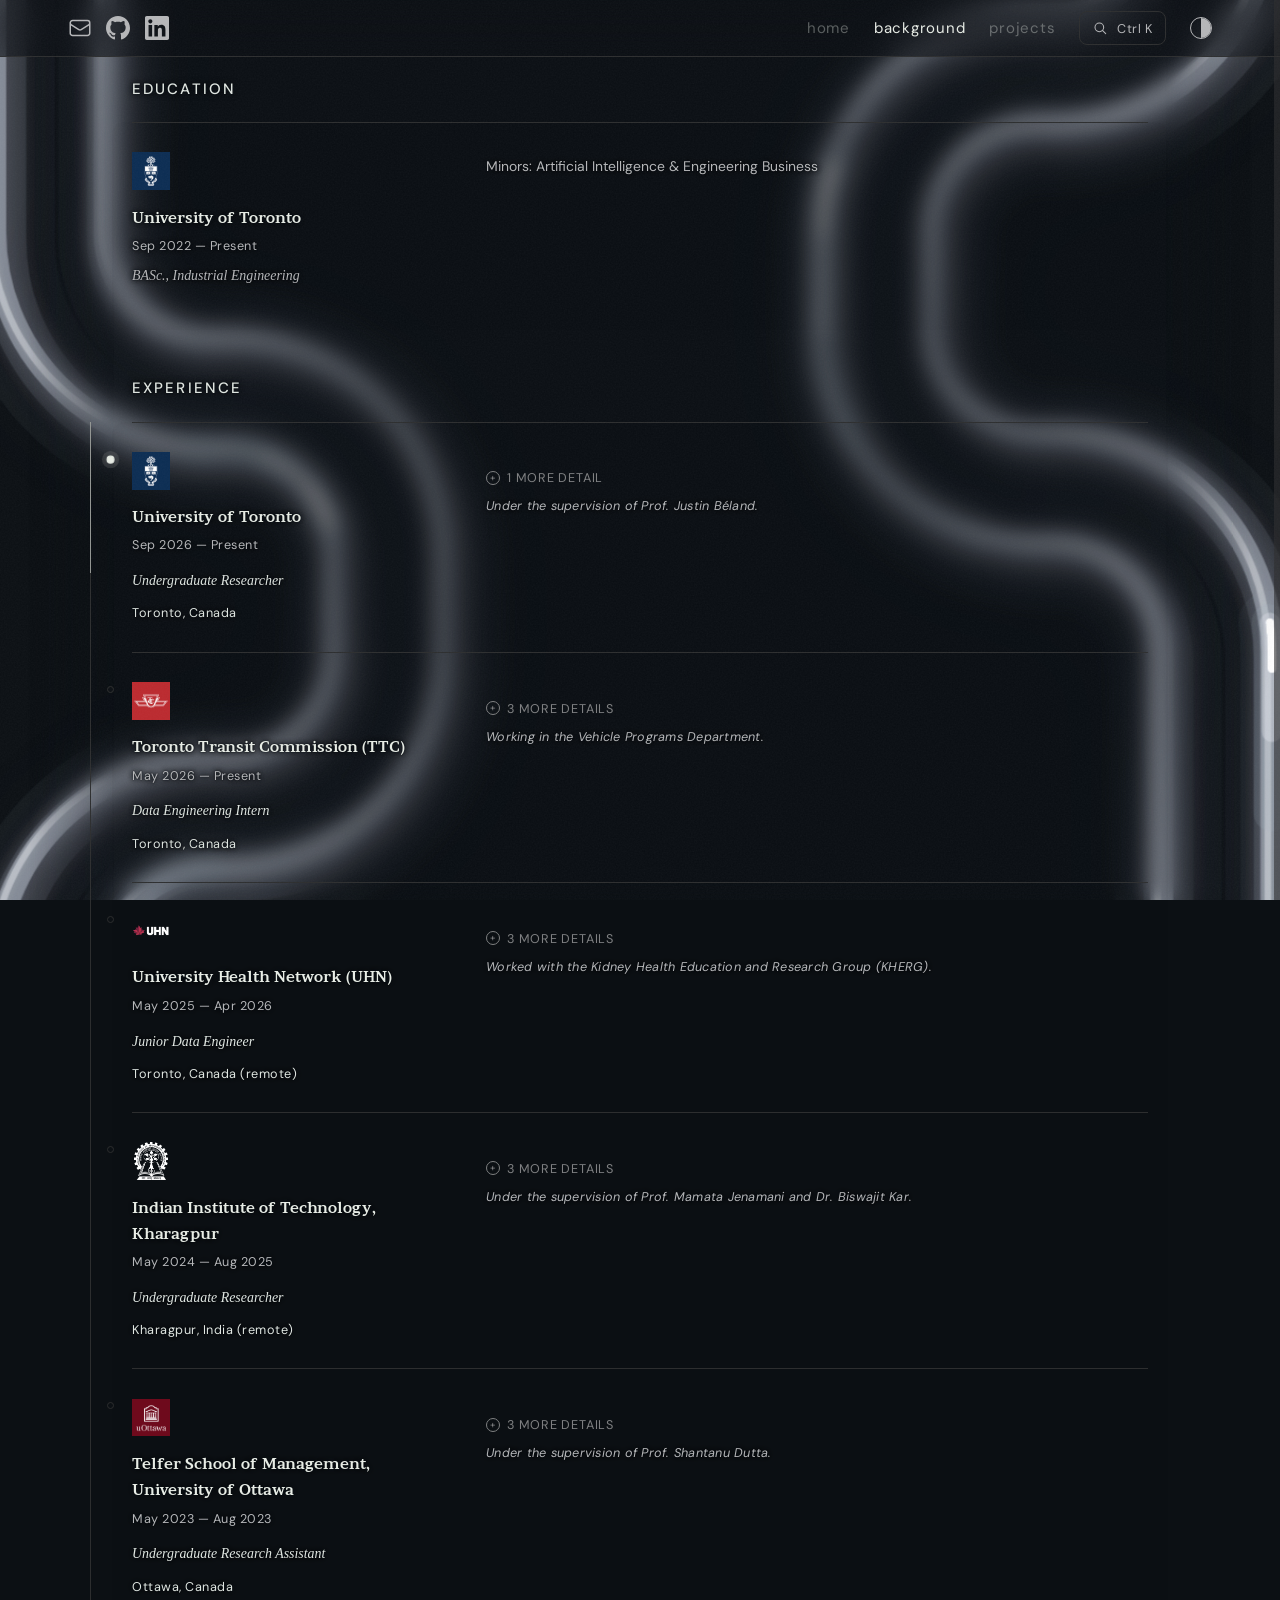
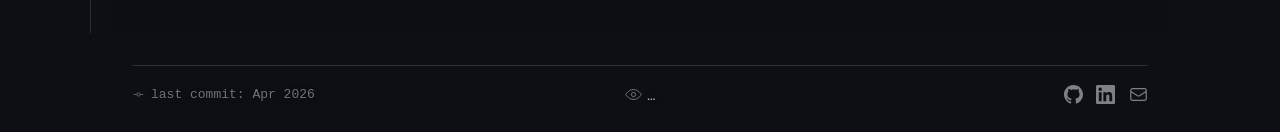
==== commit 5b7e8975: "v.3.1.0" ====
--- a/background/index.html
+++ b/background/index.html
@@ -129,7 +129,7 @@
               <ul class="entry-bullets">
                 <li>Migrated legacy Python infrastructure to Azure Databricks, building PySpark ETL pipelines over Delta Lake gold-layer fleet datasets; cut runtime by 86%.</li>
                 <li>Engineered dimensional data models from raw sensor streams to track 14+ KPIs used for executive investment decisions.</li>
-                <li>Resolved 5+ critical KPI logic discrepancies using SQL root-cause analysis, capturing 2.5% in data errors and reducing cost misreporting by 4%.</li>
+                <li>Resolved 5+ critical KPI logic discrepancies using SQL root-cause analysis, identifying 2.5% in data errors and reducing cost misreporting by 4%.</li>
               </ul>
               <p class="entry-note">Working in the Vehicle Programs Department.</p>
             </div>
--- a/styles/style.css
+++ b/styles/style.css
@@ -114,8 +114,8 @@
 #bg-mesh {
   position: fixed;
   inset: 0;
-  width: 100%;
-  height: 100%;
+  width: 100vw;
+  height: 100dvh;
   pointer-events: none;
   z-index: 0;
   opacity: 0.85;
@@ -130,7 +130,7 @@
   backdrop-filter: blur(14px);
   -webkit-backdrop-filter: blur(14px);
   border-bottom: 1px solid var(--border);
-  padding: 1rem var(--pad-x);
+  padding: 0.7rem var(--pad-x);
   transition: background-color 350ms ease, border-color 350ms ease;
 }
 
@@ -156,23 +156,23 @@
   transition: color 200ms;
 }
 .nav-social-link:hover { color: var(--fg); }
-.nav-social-link svg { width: 20px; height: 20px; }
+.nav-social-link svg { width: 24px; height: 24px; }
 
 .nav-right-group {
   display: flex;
   align-items: center;
-  gap: 1.25rem;
+  gap: 1.5rem;
 }
 
 .nav-links {
   list-style: none;
   display: flex;
   align-items: center;
-  gap: 1.25rem;
+  gap: 1.5rem;
 }
 
 .nav-link {
-  font-size: var(--text-xs);
+  font-size: var(--text-sm);
   color: var(--fg);
   letter-spacing: 0.05em;
   text-transform: lowercase;
@@ -184,7 +184,7 @@
 
 /* -- Theme toggle -- */
 .theme-btn {
-  width: 17px; height: 17px;
+  width: 22px; height: 22px;
   border: 1.5px solid var(--muted);
   border-radius: 50%;
   background: transparent;
@@ -275,8 +275,8 @@
 .section-label {
   display: block;
   font-family: var(--font-text);
-  font-size: var(--text-2xs);
-  font-weight: 400;
+  font-size: var(--text-sm);
+  font-weight: 500;
   letter-spacing: 0.14em;
   text-transform: uppercase;
   color: var(--muted);
@@ -506,7 +506,7 @@
 .skill-label {
   font-family: var(--font-text);
   font-size: var(--text-2xs);
-  font-weight: 400;
+  font-weight: 500;
   letter-spacing: 0.14em;
   text-transform: uppercase;
   color: var(--muted);
@@ -822,14 +822,14 @@
   display: flex;
   align-items: center;
   gap: 0.3rem;
-  font-size: var(--text-xs);
+  font-size: var(--text-sm);
   color: var(--muted);
 }
 
 /* Eye icon */
 .eye-icon {
-  width: 14px;
-  height: 14px;
+  width: 17px;
+  height: 17px;
   stroke-width: 1.2;
   opacity: 0.7;
 }
@@ -853,8 +853,8 @@
 }
 
 .footer-social-link svg {
-  width: 15px;
-  height: 15px;
+  width: 19px;
+  height: 19px;
 }
 
 
@@ -917,8 +917,8 @@
   align-items: center;
   gap: 6px;
   font-family: monospace;
-  font-size: 11px;
-  opacity: 0.4;
+  font-size: 13px;
+  opacity: 0.45;
   transition: opacity 0.2s;
   cursor: none;
   max-width: 340px;
@@ -956,7 +956,7 @@
 }
 
 .commit-msg::before {
-  content: 'Â·';
+  content: '\00b7';
   margin-right: 5px;
   opacity: 0.4;
 }
@@ -967,7 +967,7 @@
 }
 
 .commit-ago::before {
-  content: 'Â·';
+  content: '\00b7';
   margin-right: 5px;
   opacity: 0.4;
 }
@@ -1381,9 +1381,9 @@
 .cmdk-trigger {
   display: inline-flex;
   align-items: center;
-  gap: 0.45rem;
-  height: 28px;
-  padding: 0 0.55rem;
+  gap: 0.55rem;
+  height: 34px;
+  padding: 0 0.75rem;
   background: transparent;
   color: var(--muted);
   border: 1px solid var(--border);
@@ -1393,7 +1393,7 @@
   transition: color 200ms, border-color 200ms;
 }
 .cmdk-trigger:hover { color: var(--fg); border-color: var(--muted); }
-.cmdk-trigger svg { width: 14px; height: 14px; }
+.cmdk-trigger svg { width: 16px; height: 16px; }
 .cmdk-trigger kbd {
   font-family: var(--font-text);
   font-size: var(--text-2xs);
--- a/styles/immersive.css
+++ b/styles/immersive.css
@@ -594,10 +594,10 @@
 .rail {
   padding: 1.1rem 1.2rem;
   border-radius: 14px;
-  background: color-mix(in oklch, var(--bg) 2.5%, transparent);
-  border: 1px solid color-mix(in oklch, var(--border) 2.5%, transparent);
-  -webkit-backdrop-filter: blur(1.5px) saturate(1.1);
-          backdrop-filter: blur(1.5px) saturate(1.1);
+  background: color-mix(in oklch, var(--bg) 3.5%, transparent);
+  border: 1px solid color-mix(in oklch, var(--border) 3.5%, transparent);
+  -webkit-backdrop-filter: blur(1.75px) saturate(1.1);
+          backdrop-filter: blur(1.75px) saturate(1.1);
 }
 
 /* slightly heavier, brighter labels inside it */
